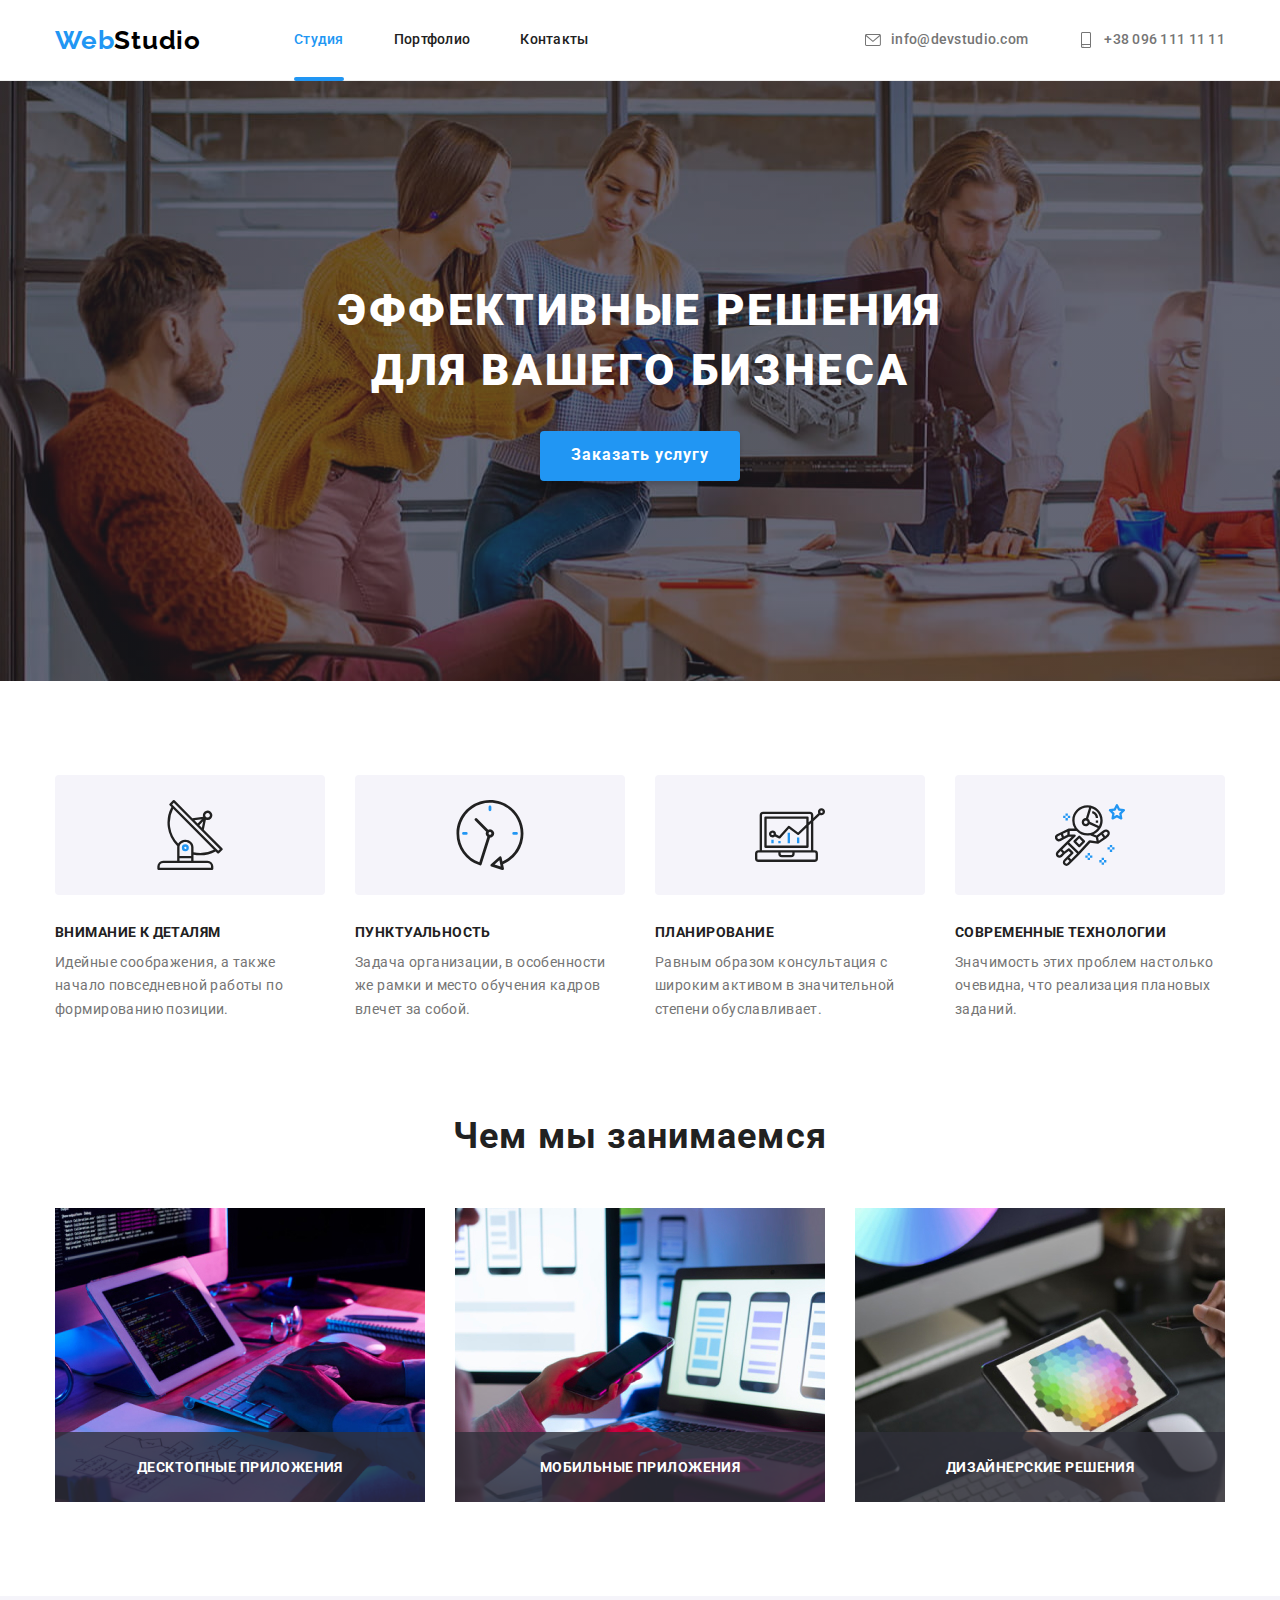
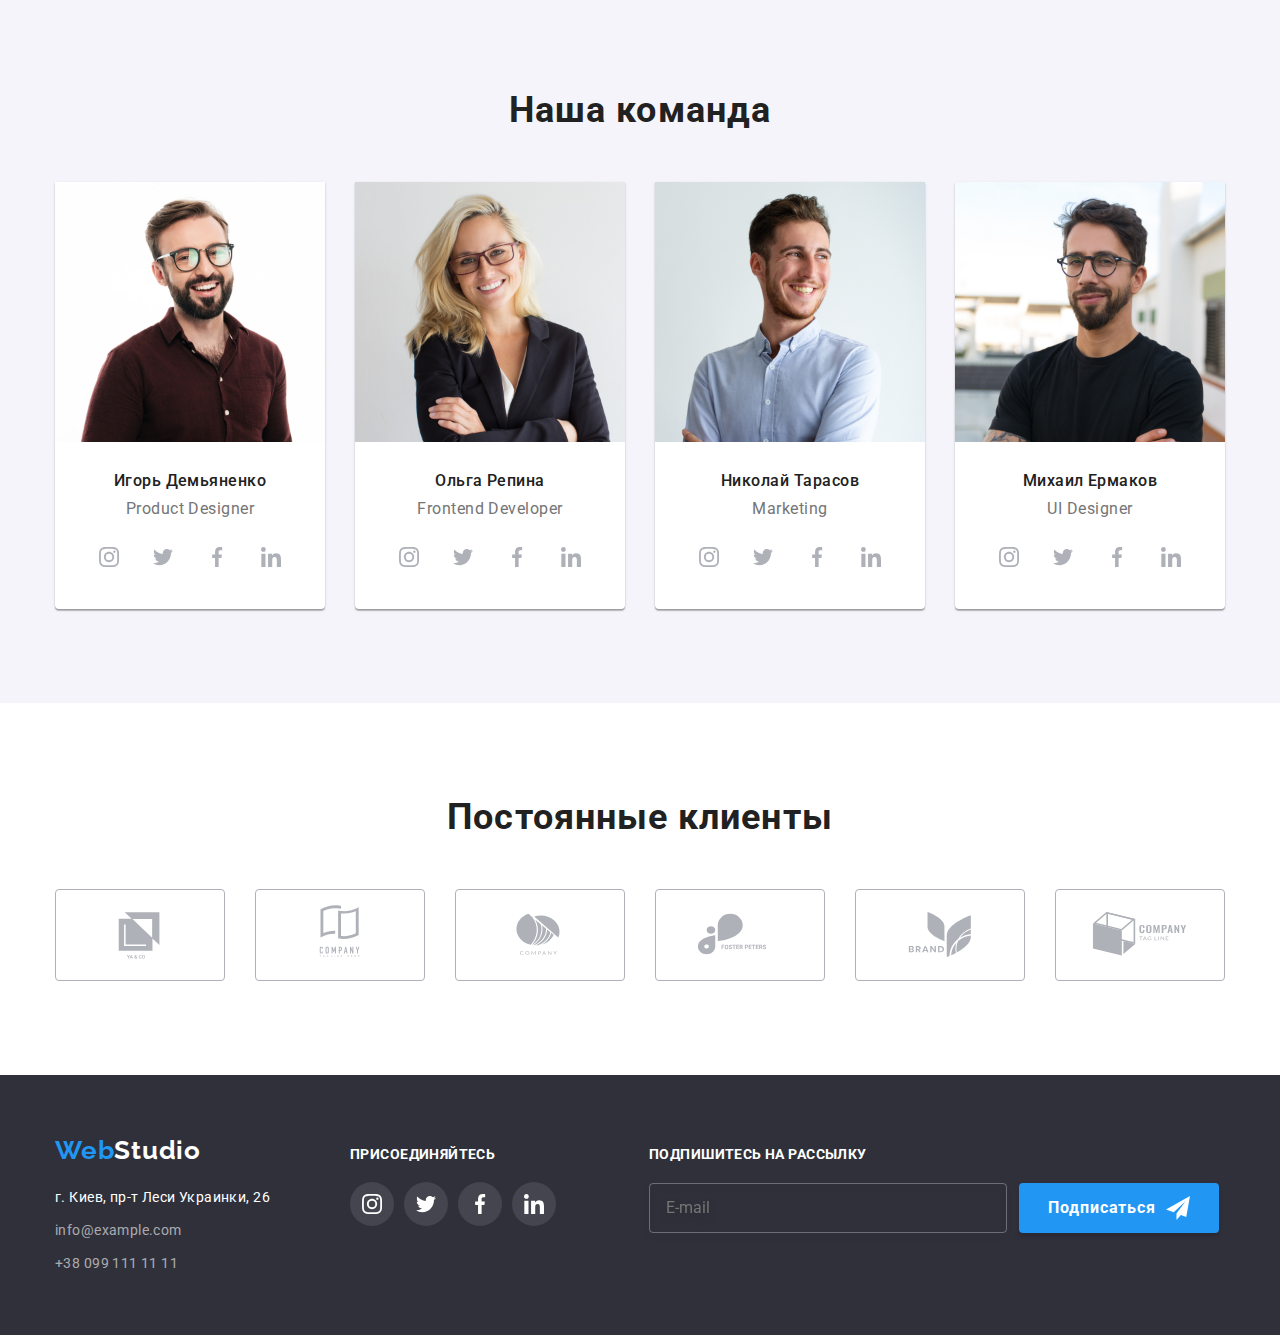
==== index.html @ a4af9dd9 "Перенес 6 работу в репозиторий" ====
<!DOCTYPE html>
<html lang="ru">
  <head>
    <meta charset="UTF-8" />
    <meta http-equiv="X-UA-Compatible" content="IE=edge" />
    <meta name="viewport" content="width=device-width, initial-scale=1.0" />
   
    <link
      href="https://fonts.googleapis.com/css2?family=Raleway:wght@700&family=Roboto:wght@400;500;700;900&display=swap"
      rel="stylesheet"
    />
    <link
      rel="stylesheet"
          href="https://cdn.jsdelivr.net/npm/modern-normalize@1.1.0/modern-normalize.min.css"
    />
    <link rel="stylesheet" href="./css/styles.css" />
     <title>Студия</title>
  </head>
  <body>
    <!--Шапка сайта-->
    <header class="header">
      <div class="container nav-container">
        <nav class="header-nav">
          <a class="logo" href="./index.html"><span class="logo-web">Web</span>Studio</a>
          <ul class="header-list">
            <li class="item">
              <a class="link current link-line" href="./index.html">Студия</a>
            </li>
            <li class="item">
              <a class="link" href="./portfolio.html">Портфолио</a>
            </li>
            <li class="item">
              <a class="link" href="#contacts">Контакты</a>
            </li>
          </ul>
        </nav>
        <ul class="auth-nav-list">
          <li class="item">
            <a
              class="link-mail"
              href="mailto:info@devstudio.com"
              target="_blank"
              rel="noopener noreferrer"
              aria-label="иконка конверта"
            >
              <svg class="mail-icon" width="16" height="16">
                <use href="./images/icons.svg#icon-mail-new"></use></svg
                 >info@devstudio.com</a
            >
          </li>
          <li class="item">
            <a
              class="link-tel"
                href="tel:+380961111111"
              target="_blank"
              rel="noopener noreferrer"
              aria-label="иконка телефона"
            >
              <svg class="tel-icon" width="16" height="16">
                <use href="./images/icons.svg#icon-tel-new"></use></svg
              >+38 096 111 11 11</a
            >
          </li>
        </ul>
      </div>
    </header>
    <!--Главный контент-->
    <main>
      <section class="hero-section">
        <div class="container">
          <h1 class="hero-title">
            эффективные решения<br />
            для вашего бизнеса
          </h1>
          <button class="button-hero" type="button" data-modal-open>Заказать услугу</button>
        </div>
      </section>
      <!--Наши преймущества-->
      <section class="section-benefits">
        <div class="container benefits-item">
          <h2 class="visually-hidden">Список преймуществ</h2>
          <ul class="section-benefits-list">
            <li class="item">
              <div class="benefits-slide">
                <svg class="benefits-icon" width="70" height="70">
                  <use href="./images/icons.svg#icon-benefits-1"></use>
                </svg>
              </div>
              <h3 class="section-benefits-title">внимание к деталям</h3>
              <p class="section-benefits-text">
                Идейные соображения, а также начало повседневной работы по формированию позиции.
              </p>
            </li>
            <li class="item">
              <div class="benefits-slide">
                <svg class="benefits-icon" width="70" height="70">
                  <use href="./images/icons.svg#icon-benefits-2"></use>
                </svg>
              </div>
              <h3 class="section-benefits-title">пунктуальность</h3>
              <p class="section-benefits-text">
                Задача организации, в особенности же рамки и место обучения кадров влечет за собой.
              </p>
            </li>
            <li class="item">
              <div class="benefits-slide">
                <svg class="benefits-icon" width="70" height="70">
                  <use href="./images/icons.svg#icon-benefits-3"></use>
                </svg>
              </div>
              <h3 class="section-benefits-title">планирование</h3>
              <p class="section-benefits-text">
                Равным образом консультация с широким активом в значительной степени обуславливает.
              </p>
            </li>
            <li class="item">
              <div class="benefits-slide">
                <svg class="benefits-icon" width="70" height="70">
                  <use href="./images/icons.svg#icon-benefits-4"></use>
                </svg>
              </div>
              <h3 class="section-benefits-title">современные технологии</h3>
              <p class="section-benefits-text">
                Значимость этих проблем настолько очевидна, что реализация плановых заданий.
              </p>
            </li>
          </ul>
        </div>
      </section>
      <!--Чем мы занимаемся-->
      <section class="our-work-section">
        <div class="container">
          <h2 class="our-work-title">Чем мы занимаемся</h2>
          <ul class="our-work-list">
            <li class="item">
              <img
                src="./images/foto1.jpg"
                alt=" foto1 програмирует"
                width="370"
                height="294"
              />
              <div class="our-work-label">
                <h3 class="work-label-title">Десктопные приложения</h3>
              </div>
            </li>
            <li class="item">
              <img
                src="./images/foto2.jpg"
                alt=" foto2 делает логотипы"
                width="370"
                height="294"
              />
              <div class="our-work-label">
                <h3 class="work-label-title">Мобильные приложения</h3>
              </div>
            </li>
            <li class="item">
              <img
                src="./images/foto3.jpg"
                   alt="foto3 ретуширует"
                width="370"
                height="294"
              />
              <div class="our-work-label">
                <h3 class="work-label-title">Дизайнерские решения</h3>
              </div>
            </li>
          </ul>
        </div>
      </section>
      <!--Наша команда-->
      <section class="our-team-section">
        <div class="container">
          <h2 class="our-team">Наша команда</h2>
          <ul class="our-team-list">
            <li class="item">
              <img
                class="our-team-list-card"
                src="./images/people1.jpg"
                alt="people1 портрет мужчины"
                width="270"
              />
              <div class="media-team">
                <h3 class="our-team-title">Игорь Демьяненко</h3>
                <p class="our-team-text">Product Designer</p>
                <ul class="team-icon-list">
                  <li class="icon-item">
                    <a
                      class="link-team-icon"
                      href=""
                      target="_blank"
                      rel="noopener noreferrer"
                      aria-label="иконка instagramm"
                    >
                      <svg class="icon-team" width="20" height="20">
                        <use href="./images/icons.svg#icon-insta-1"></use>
                      </svg>
                    </a>
                  </li>
                  <li class="icon-item">
                    <a
                      class="link-team-icon"
                      href=""
                      target="_blank"
                      rel="noopener noreferrer"
                      aria-label="иконка twitter"
                    >
                      <svg class="icon-team" width="20" height="20">
                        <use href="./images/icons.svg#icon-twitter-1"></use>
                      </svg>
                    </a>
                  </li>
                  <li class="icon-item">
                    <a
                      class="link-team-icon"
                      href=""
                      target="_blank"
                      rel="noopener noreferrer"
                      aria-label="иконка facebook"
                    >
                      <svg class="icon-team" width="20" height="20">
                        <use href="./images/icons.svg#icon-facebook-1"></use>
                      </svg>
                    </a>
                  </li>
                  <li class="icon-item">
                    <a
                      class="link-team-icon"
                      href=""
                      target="_blank"
                      rel="noopener noreferrer"
                      aria-label="иконка linkedin"
                    >
                      <svg class="icon-team" width="20" height="20">
                        <use href="./images/icons.svg#icon-linkedin-1"></use>
                      </svg>
                    </a>
                  </li>
                </ul>
              </div>
            </li>
            <li class="item">
              <img
                class="our-team-list-card"
                src="./images/people2.jpg"
                alt="people2 портрет женщины"
                width="270"
                height="260"
              />
              <div class="media-team">
                <h3 class="our-team-title">Ольга Репина</h3>
                <p class="our-team-text">Frontend Developer</p>
                <ul class="team-icon-list">
                  <li class="icon-item">
                    <a
                      class="link-team-icon"
                      href=""
                      target="_blank"
                      rel="noopener noreferrer"
                      aria-label="иконка instagramm"
                    >
                      <svg class="icon-team" width="20" height="20">
                        <use href="./images/icons.svg#icon-insta-1"></use>
                      </svg>
                    </a>
                  </li>
                  <li class="icon-item">
                    <a
                      class="link-team-icon"
                      href=""
                      target="_blank"
                      rel="noopener noreferrer"
                      aria-label="иконка twitter"
                    >
                      <svg class="icon-team" width="20" height="20">
                        <use href="./images/icons.svg#icon-twitter-1"></use>
                      </svg>
                    </a>
                  </li>
                  <li class="icon-item">
                    <a
                      class="link-team-icon"
                      href=""
                      target="_blank"
                      rel="noopener noreferrer"
                      aria-label="иконка facebook"
                    >
                      <svg class="icon-team" width="20" height="20">
                        <use href="./images/icons.svg#icon-facebook-1"></use>
                      </svg>
                    </a>
                  </li>
                  <li class="icon-item">
                    <a
                      class="link-team-icon"
                      href=""
                      target="_blank"
                      rel="noopener noreferrer"
                      aria-label="иконка linkedin"
                    >
                      <svg class="icon-team" width="20" height="20">
                        <use href="./images/icons.svg#icon-linkedin-1"></use>
                      </svg>
                    </a>
                  </li>
                </ul>
              </div>
            </li>
            <li class="item">
              <img
                class="our-team-list-card"
                src="./images/people3.jpg"
                alt="people3 портрет мужчины"
                width="270"
                height="260"
              />
              <div class="media-team">
                <h3 class="our-team-title">Николай Тарасов</h3>
                <p class="our-team-text">Marketing</p>
                <ul class="team-icon-list">
                  <li class="icon-item">
                    <a
                      class="link-team-icon"
                      href=""
                      target="_blank"
                      rel="noopener noreferrer"
                      aria-label="иконка instagramm"
                    >
                      <svg class="icon-team" width="20" height="20">
                        <use href="./images/icons.svg#icon-insta-1"></use>
                      </svg>
                    </a>
                  </li>
                  <li class="icon-item">
                    <a
                      class="link-team-icon"
                      href=""
                      target="_blank"
                      rel="noopener noreferrer"
                      aria-label="иконка twitter"
                    >
                      <svg class="icon-team" width="20" height="20">
                        <use href="./images/icons.svg#icon-twitter-1"></use>
                      </svg>
                    </a>
                  </li>
                  <li class="icon-item">
                    <a
                      class="link-team-icon"
                      href=""
                      target="_blank"
                      rel="noopener noreferrer"
                      aria-label="иконка facebook"
                    >
                      <svg class="icon-team" width="20" height="20">
                        <use href="./images/icons.svg#icon-facebook-1"></use>
                      </svg>
                    </a>
                  </li>
                  <li class="icon-item">
                    <a
                      class="link-team-icon"
                      href=""
                      target="_blank"
                      rel="noopener noreferrer"
                      aria-label="иконка linkedin"
                    >
                      <svg class="icon-team" width="20" height="20">
                        <use href="./images/icons.svg#icon-linkedin-1"></use>
                      </svg>
                    </a>
                  </li>
                </ul>
              </div>
            </li>
            <li class="item">
              <img
                class="our-team-list-card"
                src="./images/people4.jpg"
                alt="people4 портрет мужчины"
                width="270"
                height="260"
              />
              <div class="media-team">
                <h3 class="our-team-title">Михаил Ермаков</h3>
                <p class="our-team-text">UI Designer</p>
                <ul class="team-icon-list">
                  <li class="icon-item">
                    <a
                      class="link-team-icon"
                      href=""
                      target="_blank"
                      rel="noopener noreferrer"
                      aria-label="иконка instagramm"
                    >
                      <svg class="icon-team" width="20" height="20">
                        <use href="./images/icons.svg#icon-insta-1"></use>
                      </svg>
                    </a>
                  </li>
                  <li class="icon-item">
                    <a
                      class="link-team-icon"
                      href=""
                      target="_blank"
                      rel="noopener noreferrer"
                      aria-label="иконка twitter"
                    >
                      <svg class="icon-team" width="20" height="20">
                        <use href="./images/icons.svg#icon-twitter-1"></use>
                      </svg>
                    </a>
                  </li>
                  <li class="icon-item">
                    <a
                      class="link-team-icon"
                      href=""
                      target="_blank"
                      rel="noopener noreferrer"
                      aria-label="иконка facebook"
                    >
                      <svg class="icon-team" width="20" height="20">
                        <use href="./images/icons.svg#icon-facebook-1"></use>
                      </svg>
                    </a>
                  </li>
                  <li class="icon-item">
                    <a
                      class="link-team-icon"
                      href=""
                      target="_blank"
                      rel="noopener noreferrer"
                      aria-label="иконка linkedin"
                    >
                      <svg class="icon-team" width="20" height="20">
                        <use href="./images/icons.svg#icon-linkedin-1"></use>
                      </svg>
                    </a>
                  </li>
                </ul>
              </div>
            </li>
          </ul>
        </div>
      </section>
      <!--Наши клиенты-->
      <section class="clients-section">
        <div class="container">
          <h2 class="our-team">Постоянные клиенты</h2>
          <ul class="clients-list">
            <li class="item">
              <a
                class="clients-list-link"
                href=""
                target="_blank"
                rel="noopener noreferrer"
                aria-label="иконка компании"
              >
                <svg class="clients-logo" width="170" height="92">
                  <use href="./images/icons.svg#icon-client-1"></use>
                </svg>
              </a>
            </li>
            <li class="item">
              <a
                class="clients-list-link"
                href=""
                target="_blank"
                rel="noopener noreferrer"
                aria-label="иконка компании"
              >
                <svg class="clients-logo">
                  <use href="./images/icons.svg#icon-client-2"></use>
                </svg>
              </a>
            </li>
            <li class="item">
              <a
                class="clients-list-link"
                href=""
                target="_blank"
                rel="noopener noreferrer"
                aria-label="иконка компании"
              >
                <svg class="clients-logo">
                  <use href="./images/icons.svg#icon-client-3"></use>
                </svg>
              </a>
            </li>
            <li class="item">
              <a
                class="clients-list-link"
                href=""
                target="_blank"
                rel="noopener noreferrer"
                aria-label="иконка компании"
              >
                <svg class="clients-logo">
                  <use href="./images/icons.svg#icon-client-4"></use>
                </svg>
              </a>
            </li>
            <li class="item">
              <a
                class="clients-list-link"
                href=""
                target="_blank"
                rel="noopener noreferrer"
                aria-label="иконка компании"
              >
                <svg class="clients-logo">
                  <use href="./images/icons.svg#icon-client-5"></use>
                </svg>
              </a>
            </li>
            <li class="item">
              <a
                class="clients-list-link"
                href=""
                target="_blank"
                rel="noopener noreferrer"
                aria-label="иконка компании"
              >
                <svg class="clients-logo">
                  <use href="./images/icons.svg#icon-client-6"></use>
                </svg>
              </a>
            </li>
          </ul>
        </div>
      </section>
    </main>
    <!--Подвал-->
    <footer class="footer" id="contacts">
      <div class="container footer-web">
        <div class="footer-collums">
          <a href="./index.html" class="logo-footer"><span class="logo-web">Web</span>Studio</a>
          <address class="adress-footer">
            <ul class="footer-list">
              <li class="item">
                <a class="footer-adress" href="#">г. Киев, пр-т Леси Украинки, 26</a>
              </li>
              <li class="item">
                <a class="footer-contacts" href="mailto:info@example.com">info@example.com</a>
              </li>
              <li class="item">
                <a class="footer-contacts" href="tel:+380991111111">+38 099 111 11 11</a>
              </li>
            </ul>
          </address>
        </div>
        <div class="footer-social">
          <h2 class="footer-invite">присоединяйтесь</h2>
          <ul class="footer-web">
            <li class="item">
              <a
                class="footer-icon-font"
                href=""
                target="_blank"
                rel="noopener noreferrer"
                aria-label="иконка instagramm"
              >
                <svg class="footer-icon" width="20" height="20">
                  <use href="./images/icons.svg#icon-insta-2"></use>
                </svg>
              </a>
            </li>
            <li class="item">
              <a
                class="footer-icon-font"
                href=""
                target="_blank"
                rel="noopener noreferrer"
                aria-label="иконка twitter"
              >
                <svg class="footer-icon" width="20" height="20">
                  <use href="./images/icons.svg#icon-twitter-2"></use>
                </svg>
              </a>
            </li>
            <li class="item">
              <a
                class="footer-icon-font"
                href=""
                target="_blank"
                rel="noopener noreferrer"
                aria-label="иконка facebook"
              >
                <svg class="footer-icon" width="20" height="20">
                  <use href="./images/icons.svg#icon-facebook-2"></use>
                </svg>
              </a>
            </li>
            <li class="item">
              <a
                class="footer-icon-font"
                href=""
                target="_blank"
                rel="noopener noreferrer"
                aria-label="иконка linkedin"
              >
                <svg class="footer-icon" width="20" height="20">
                  <use href="./images/icons.svg#icon-linkedin-2"></use>
                </svg>
              </a>
            </li>
          </ul>
        </div>
        <!-- Форма в подвале -->
        <div class="footer-form">
          <h2 class="footer-form-title">Подпишитесь на рассылку</h2>
          <div class="form-block">
            <form class="form-footer">
              <input class="input-footer" type="email" name="email" placeholder="E-mail" />
              <button class="form-button-footer" type="submit">
                Подписаться
                <svg class="send-icon" width="24px" height="24px">
                  <use href="./images/icons.svg#icon-send"></use>
                </svg>
              </button>
            </form>
          </div>
        </div>
      </div>
    </footer>
    <div class="backdrop is-hidden" data-modal>
      <div class="modal-window">
        <button class="button-close" type="button" data-modal-close>
          <svg class="close-icon">
            <use href="./images/icons.svg#icon-close"></use>
          </svg>
        </button>
        <!-- form -->

        <form class="form">
          <b class="form-title">Оставьте свои данные, мы вам перезвоним</b>
          <label class="form-field" for="name"
            ><span class="label-title">Имя</span>
            <input class="form-input" type="text" name="name" id="name" />
            <svg class="label-icon" width="18px" height="18px">
              <use href="./images/icons.svg#icon-name"></use>
            </svg>
          </label>
          <label class="form-field" for="tel"
            ><span class="label-title">Телефон</span>
            <input class="form-input" type="text" name="mail" id="tel" />
            <svg class="label-icon" width="18px" height="18px">
              <use href="./images/icons.svg#icon-form-phone"></use>
            </svg>
          </label>
          <label class="form-field" for="mail"
            ><span class="label-title">Почта</span>
            <input class="form-input" type="text" name="mail" id="mail" />
            <svg class="label-icon" width="18px" height="18px">
              <use href="./images/icons.svg#icon-form-mail"></use>
            </svg>
          </label>
          <label class="form-field" for="comment"
            ><span class="label-title">Комментарий</span>
            <textarea
              class="text-area-label"
              name="comment"
              id="comment"
              placeholder="Введите текст"
            ></textarea>
          </label>
          <label class="policy-agreement" for="checkbox">
            <input
              class="agreement-checkbox visually-hidden"
              type="checkbox"
              name="checkbox"
              id="checkbox"
              aria-hidden="true"
              tabindex="-1"
            />
            <span class="custom-checkbox" role="checkbox" tabindex="0" aria-checked="true">
              <svg class="icon-check" width="16px" height="15px">
                <use href="./images/icons.svg#icon-check-2"></use>
              </svg>
            </span>
            <span class="field-policy"
              >Соглашаюсь с рассылкой и принимаю
              <a class="policy-link" href="">Условия договора</a></span
            >
          </label>

          <button class="button-submit" type="submit">Отправить</button>
        </form>
      </div>
    </div>

    <script src="./js/modal.js"></script>
  </body>
</html>
---- css/styles.css ----
*,
*::before,
*::after {
  box-sizing: border-box;
}
body {
  background-color: #ffffff;
  font-family: 'Roboto', Tahoma, sans-serif;
}
:root {
  --header-color: #ffffff;

  --hero-title-color: #ffffff;

  --main-text-title-color: #212121;

  --second-text-title-color: #757575;

  --hover-buton-color: #2196f3;

  --logo-color: #000000;

  --button-portfolio-colour: #f5f4fa;

  --icons--team-color: #afb1b8;
}
a {
        text-decoration: none;
}
ul,
ol {
  padding: 0;
  list-style: none;
  margin: 0;
}
p,
h1,
h2,
h3,
h4 {
  padding: 0;
  margin: 0;
}
img {
  display: block;
  max-height: 100%;
  height: auto;
}

.container {
  margin-left: auto;
  margin-right: auto;
  padding-left: 15px;
  padding-right: 15px;
  width: 1200px;
  
}

/* ----------  ШАПКА --------- */
.header {
  border-bottom: 1px solid #eeeeee;


}
.nav-container {
  display: flex;
  align-items: center;
}
.header-nav {
  display: flex;
  align-items: center;
}
.header-list {
  display: flex;
}
.header-list .item {
  margin-right: 50px;
}
.header-list .item:last-child {
  margin-right: 0px;
}
.header-list .link {
  position: relative;
  display: block;
  padding-top: 32px;
  padding-bottom: 32px;
  transition-property: color;
  transition-duration: 250ms;
  transition-timing-function: cubic-bezier(0.4, 0, 0.2, 1);
}
.header-list .link-line::after {
  content: '';
  position: absolute;
  width: 100%;
  height: 4px;
  bottom: -1px;
  left: 0;
  border-radius: 2px;
  background-color: var(--hover-buton-color);
  animation: bounce-left 0.4s both;
}
.logo {
  margin-right: 93px;
  font-family: Raleway;
  font-style: normal;
  font-weight: bold;
  font-size: 26px;
  line-height: 1.19;
  letter-spacing: 0.03em;
  color: var(--logo-color);
}
.logo-web {
  font-family: Raleway;
  font-style: normal;
  font-weight: bold;
  font-size: 26px;
  line-height: 1.19;
  letter-spacing: 0.03em;
  color: var(--hover-buton-color);
}
.link {
  font-style: normal;
  font-weight: 500;
  font-size: 14px;
  line-height: 1.14;
  letter-spacing: 0.02em;
  color: var(--main-text-title-color);
}
.header-list .link:hover,
.header-list .link:focus {
  color: var(--hover-buton-color);
}
.header-list .link.current {
  color: var(--hover-buton-color);
}
.auth-nav-list {
  display: flex;
  margin-left: auto;
}
.link-mail {
  display: flex;
  padding: 32px 0;
  align-items: center;
  transition-property: color;
  transition-duration: 250ms;
  transition-timing-function: cubic-bezier(0.4, 0, 0.2, 1);
}
.link-tel {
  display: flex;
  padding: 32px 0;
  align-items: center;
  transition-property: color;
  transition-duration: 250ms;
  transition-timing-function: cubic-bezier(0.4, 0, 0.2, 1);
}

.auth-nav-list .item {
  margin-right: 50px;
}
.auth-nav-list .item:last-child {
  margin-right: 0px;
}
.mail-icon,
.tel-icon {
  margin-right: 10px;
  fill: var(--second-text-title-color);
  transition-property: fill;
  transition-duration: 250ms;
  transition-timing-function: cubic-bezier(0.4, 0, 0.2, 1);
}
.link-mail,
.link-tel {
  font-style: normal;
  font-weight: 500;
  font-size: 14px;
  line-height: 1.14;
  letter-spacing: 0.02em;
  color: var(--second-text-title-color);
  transition-property: color;
  transition-duration: 250ms;
  transition-timing-function: cubic-bezier(0.4, 0, 0.2, 1);
}
.link-mail:hover .mail-icon,
.link-mail:focus .mail-icon {
  fill: var(--hover-buton-color);
}
.link-mail:hover,
.link-mail:focus {
  color: var(--hover-buton-color);
}
.link-tel:hover .tel-icon,
.link-tel:focus .tel-icon {
  fill: var(--hover-buton-color);
}
.link-tel:hover,
.link-tel:focus {
  color: var(--hover-buton-color);
}

/* ------ГЛАВНЫЙ КОНТЕНТ --------- */

.hero-section {
  max-width: 1600px;
  margin-left: auto;
  margin-right: auto;
  padding-top: 200px;
  padding-bottom: 200px;
  text-align: center;

  background-image: linear-gradient(rgba(47, 48, 58, 0.4), rgba(47, 48, 58, 0.4)),
    url(../images/foto-group.jpg);
  background-color: #2f303a;
}
.hero-title {
  margin: 0 0 30px 0;
  font-style: normal;
  font-weight: 900;
  font-size: 44px;
  line-height: 1.36;
  text-align: center;
  letter-spacing: 0.06em;
  text-transform: uppercase;
  color: var(--hero-title-color);
  animation: tracking-in-expand-fwd 0.8s cubic-bezier(0.215, 0.61, 0.355, 1) both;
}

.button-hero {
  font-family: inherit;
  font-style: normal;
  font-weight: 700;
  font-size: 16px;
  line-height: 1.8;
  letter-spacing: 0.06em;
  cursor: pointer;
  width: 200px;
  height: 50px;
  border: 0;
  box-shadow: 0px 4px 4px rgba(0, 0, 0, 0.15);
  border-radius: 4px;
  color: var(--header-color);
  background-color: #2196f3;
  transition-property: background-color, box-shadow;
  transition-duration: 250ms;
  transition-timing-function: cubic-bezier(0.4, 0, 0.2, 1);
}
.button-hero:hover,
.button-hero:focus {
  background: #188ce8;
  box-shadow: 0px 4px 4px rgba(0, 0, 0, 0.15);
}
.visually-hidden {
  position: absolute;
  white-space: nowrap;

  width: 1px;
  height: 1px;
  overflow: hidden;
  border: 0;
  padding: 0;
  clip: rect(0 0 0 0);
  clip-path: inset(50%);
  margin: -1px;
}
.section-benefits {
  padding-top: 94px;
  padding-bottom: 94px;
  
}
.benefits-item {
  display: flex;
}
.section-benefits-list {
  display: flex;
}
.section-benefits-list .item {
  width: 270px;
  margin-right: 30px;
}
.section-benefits-list .item:last-child {
  margin-right: 0;
}
.benefits-slide {
  display: flex;
  align-items: center;
  justify-content: center;
  margin-bottom: 30px;
  width: 270px;
  height: 120px;
  border-radius: 4px;
  background-color: var(--button-portfolio-colour);
}
.benefits-icon {
  width: 70px;
  height: 70px;
}

.section-benefits-title {
  margin-bottom: 10px;
  font-style: normal;
  font-weight: 700;
  font-size: 14px;
  line-height: 1.14;
  letter-spacing: 0.03em;
  text-transform: uppercase;
  color: var(--main-text-title-color);
}
.sectiom-benefits {
  background-color: #e5e5e5;
}
.section-benefits-text {
  font-size: 14px;
  line-height: 1.7;
  letter-spacing: 0.03em;
  color: var(--second-text-title-color);
}
.our-work-section {
  padding-bottom: 94px;
}
.our-work-list {
  display: flex;
}
.our-work-list .item {
  margin-right: 30px;
  position: relative;
}
.our-work-list .item:last-child {
  margin-right: 0;
}
.our-work-label {
  position: absolute;
  bottom: 0;
  width: 370px;
  height: 70px;
  padding: 27px 0;
  background-color: rgba(47, 48, 58, 0.8);
}
.work-label-title {
  font-style: normal;
  font-weight: 700;
  font-size: 14px;
  line-height: 1, 14;
  text-align: center;
  letter-spacing: 0.03em;
  text-transform: uppercase;
  color: var(--hero-title-color);
}

.our-work-title {
  margin-bottom: 50px;
  text-align: center;
  font-style: normal;
  font-weight: 700;
  font-size: 36px;
  line-height: 1.16;
  text-align: center;
  letter-spacing: 0.03em;
  color: var(--main-text-title-color);
}
/* --------НАША КОМАНДА------ */
.our-team-section {
  padding-top: 94px;
  padding-bottom: 94px;
  background-color: #f5f4fa;

  
}
.our-team {
  margin-bottom: 50px;
  text-align: center;
  font-style: normal;
  font-weight: 700;
  font-size: 36px;
  line-height: 1.16;
  letter-spacing: 0.03em;
  color: var(--main-text-title-color);
}
.our-team-list {
  display: flex;
}

.our-team-list .item {
  margin-right: 30px;
  text-align: center;
  background-color: var(--hero-title-color);
  box-shadow: 0px 1px 3px rgba(0, 0, 0, 0.12), 0px 1px 1px rgba(0, 0, 0, 0.14),
    0px 2px 1px rgba(0, 0, 0, 0.2);
  border-radius: 0px 0px 4px 4px;
}
.our-team-list .item:last-child {
  margin-right: 0;
}

.our-team-title {
  margin-bottom: 10px;
  font-style: normal;
  font-weight: 500;
  font-size: 16px;
  line-height: 1.18;
  letter-spacing: 0.03em;
  color: var(--main-text-title-color);
}
.our-team-text {
  margin-bottom: 16px;
  font-size: 16px;
  line-height: 1.18;
  letter-spacing: 0.03em;
  color: var(--second-text-title-color);
}

.media-team {
  padding: 30px 15px 30px 15px;
  margin: 0;
}

.team-icon-list {
  display: flex;
  justify-content: center;
  align-items: center;

 
}
.link-team-icon {
  display: flex;
  align-items: center;
  justify-content: center;
  width: 44px;
  height: 44px;
  background-color: var(--hero-title-color);
  border-radius: 50%;
  transition-property: background-color;
  transition-duration: 250ms;
  transition-timing-function: cubic-bezier(0.4, 0, 0.2, 1);
}

.link-team-icon:hover {
  background-color: var(--hover-buton-color);
}
.icon-item {
  display: flex;
  align-items: center;
  justify-content: center;
  width: 44px;
  height: 44px;
  margin-right: 10px;
}
.icon-item:last-child {
  margin-right: 0;
}
.icon-item:hover .icon-team,
.icon-item:focus .icon-team {
  fill: var(--header-color);
}

.icon-item:last-child {
  margin-right: 0;
}
.icon-team {
  display: block;
  fill: var(--icons--team-color);
  transition-property: fill;
  transition-duration: 250ms;
  transition-timing-function: cubic-bezier(0.4, 0, 0.2, 1);
}
/* --------НАШИ КЛИЕНТЫ------- */

.clients-section {
  padding-bottom: 94px;
  padding-top: 94px;
  padding-left: 0;
  padding-right: 0;
  background-color: var(--header-color);
}
.clients-list {
  display: flex;
  align-items: center;
}
.clients-list .item {
  display: flex;
  align-items: center;
  justify-content: center;
  margin-right: 30px;
}
.clients-list .item:last-child {
  margin-right: 0px;
}

.clients-list-link {
  display: flex;
  align-items: center;
  justify-content: center;

  width: 170px;
  height: 92px;
  border: 1px solid #afb1b8;
  box-sizing: border-box;
  border-radius: 4px;
  transition-property: border;
  transition-duration: 250ms;
  transition-timing-function: cubic-bezier(0.4, 0, 0.2, 1);
}
.clients-list-link:hover .clients-logo,
.clients-list-link:focus .clients-logo {
  fill: var(--hover-buton-color);
}
.clients-list-link:hover,
.clients-list-link:focus {
  border: 1px solid var(--hover-buton-color);
}

.clients-logo {
  display: block;
  width: 106px;
  height: 60px;
  fill: #afb1b8;
  transition-property: fill;
  transition-duration: 250ms;
  transition-timing-function: cubic-bezier(0.4, 0, 0.2, 1);
}

/* ------- ПОРТФОЛИО ----- */

.portfolio-section {
  padding-top: 94px;
  padding-bottom: 94px;
}
.portfolio-buttons-list {
  display: flex;
  justify-content: center;
  margin-bottom: 50px;
}
.portfolio-buttons-list .item {
  margin-right: 8px;
}
.portfolio-buttons-list .item:last-child {
  margin-right: 0;
}
.card-link {
  display: block;
  width: 370px;
  transition-property: box-shadow;
  transition-duration: 250ms;
  transition-timing-function: cubic-bezier(0.4, 0, 0.2, 1);
}

.card-link:hover,
.card-link:focus {
  box-shadow: 0px 1px 1px rgba(0, 0, 0, 0.12), 0px 4px 4px rgba(0, 0, 0, 0.06),
    1px 4px 6px rgba(0, 0, 0, 0.16);
}
.image-cover {
  position: relative;
  overflow: hidden;
}

.product-description {
  position: absolute;
  top: 0;
  left: 0;
  width: 100%;
  height: 100%;
  padding: 63px 24px;
  font-size: 18px;
  line-height: 1.55;
  letter-spacing: 0.03em;
  color: #ffffff;
  background-color: rgba(33, 150, 243, 0.9);
  transform: translateY(100%);
  transition: transform 250ms ease;
  transition-timing-function: cubic-bezier(0.4, 0, 0.2, 1);
}
.card-link:hover .product-description {
  transform: translateY(0);
}
.portfolio-button {
  padding: 6px 0;
  font-family: inherit;
  font-style: normal;
  font-weight: 500;
  font-size: 16px;
  line-height: 1.6;
  width: 128px;
  height: 38px;
  border: 0px;
  border-radius: 4px;
  cursor: pointer;
  background-color: var(--button-portfolio-colour);
  color: var(--main-text-title-color);
  transition-property: color, background-color, box-shadow;
  transition-duration: 250ms;
  transition-timing-function: cubic-bezier(0.4, 0, 0.2, 1);
}
.portfolio-button:hover,
.portfolio-button:focus {
  background-color: #2196f3;
  color: #ffffff;
  box-shadow: 0px 3px 1px rgba(0, 0, 0, 0.1), 0px 1px 2px rgba(0, 0, 0, 0.08),
    0px 2px 2px rgba(0, 0, 0, 0.12);
  border-radius: 4px;
}

.portfolio-section-list {
  display: flex;
  flex-wrap: wrap;
  flex-direction: row;
}
.portfolio-section-list .item {
  margin-right: 30px;
  margin-bottom: 30px;
  
}
.portfolio-section-list .item:nth-child(3n) {
  margin-right: 0;
}
.portfolio-section-list .item:nth-last-child(-n + 3) {
  margin-bottom: 0;
}

.portfolio-title {
  margin-bottom: 4px;
  font-style: normal;
  font-weight: 700;
  font-size: 18px;
  line-height: 2;
  letter-spacing: 0.06em;
  color: var(--main-text-title-color);
}
.portfolio-text {
  font-size: 16px;
  line-height: 1.8;
  letter-spacing: 0.03em;
  color: var(--second-text-title-color);
}
.card-container {
  padding: 20px 24px;
  border-bottom: 1px solid #eeeeee;
  border-left: 1px solid #eeeeee;
  border-right: 1px solid #eeeeee;
}

/* --------ПОДВАЛ------- */
.footer {
  padding-bottom: 60px;
  padding-top: 60px;
  background-color: #2f303a;
}
.logo-footer {
  display: block;
  margin-bottom: 20px;
  font-family: Raleway;
  font-style: normal;
  font-weight: bold;
  font-size: 26px;
  line-height: 1.19;
  letter-spacing: 0.03em;
  color: var(--header-color);
}
.footer-adress {
  font-style: normal;
  font-weight: 400;
  font-size: 14px;
  line-height: 1.7;
  letter-spacing: 0.03em;
  color: var(--header-color);
  transition: color 250ms cubic-bezier(0.4, 0, 0.2, 1);
}
.footer-contacts {
  font-style: normal;
  font-weight: 400;
  font-size: 14px;
  line-height: 1.7;
  letter-spacing: 0.03em;
  color: rgba(255, 255, 255, 0.6);
  transition: color 250ms cubic-bezier(0.4, 0, 0.2, 1);
}
.footer-adress:hover,
.footer-contacts:hover {
  color: #2196f3;
}

.footer-list {
  margin: 0;
}
.footer-list .item {
  margin-bottom: 9px;
}
.footer-list .item:last-child {
  margin-bottom: 0px;
}
.footer-web {
  display: flex;
  align-items: baseline;
}
.footer-web .item {
  margin-right: 10px;
}
.footer-web .item:last-child {
  margin-right: 0;
}
.footer-collums {
  margin-right: 70px;
}
.footer-social {
  margin-right: 93px;
}
.footer-invite {
  margin-bottom: 20px;
  font-style: normal;
  font-weight: 700;
  font-size: 14px;
  line-height: 16px;
  letter-spacing: 0.03em;
  text-transform: uppercase;
  color: var(--header-color);
}
.footer-icon-font {
  display: flex;
  align-items: center;
  justify-content: center;
  width: 44px;
  height: 44px;
  border-radius: 50%;
  background-color: rgba(255, 255, 255, 0.1);
  transition-property: background-color;
  transition-duration: 250ms;
  transition-timing-function: cubic-bezier(0.4, 0, 0.2, 1);
}
.footer-icon-font:hover,
.footer-icon-font:focus {
  background-color: var(--hover-buton-color);
}
.footer-icon {
  fill: var(--hero-title-color);
}

/* ----FORM-footer------- */

.form-footer {
  display: flex;
  align-items: center;
}
.footer-form-title {
  display: block;
  margin-bottom: 20px;
  font-style: normal;
  font-weight: 700;
  font-size: 14px;
  line-height: 1.14;
  letter-spacing: 0.03em;
  text-transform: uppercase;
  color: #ffffff;
}
.input-footer {
  width: 358px;
  padding: 15px 0 15px 16px;
  margin-right: 12px;
  border: 1px solid rgba(255, 255, 255, 0.3);
  background: none;
  color: var(--header-color);
  filter: drop-shadow(0px 4px 4px rgba(0, 0, 0, 0.15));
  border-radius: 4px;
}
.input-footer:focus {
  outline: transparent;
}

.form-button-footer {
  display: flex;
  align-items: center;
  justify-content: center;
  width: 200px;
  height: 50px;
  font-style: normal;
  font-weight: 700;
  font-size: 16px;
  line-height: 1.87;
  text-align: center;
  letter-spacing: 0.06em;
  cursor: pointer;
  color: var(--hero-title-color);
  box-shadow: 0px 4px 4px rgba(0, 0, 0, 0.15);
  border: 0;
  border-radius: 4px;
  background: #2196f3;
  transition: background 250ms cubic-bezier(0.4, 0, 0.2, 1);
}

.form-button-footer:hover,
.form-button-footer:focus {
  background: #188ce8;
}
.send-icon {
  margin-left: 10px;
}

/* ---------MODAL------ */
.backdrop {
  position: fixed;
  top: 0;
  left: 50%;
  transform: translate(-50%);
  width: 100vw;
  height: 100vh;
  z-index: 10;
  background-color: rgba(0, 0, 0, 0.2);
  opacity: 1;
  pointer-events: initial;
  visibility: visible;
  transition: opacity 250ms ease-in-out, visibility 250ms ease-in-out;
}
.backdrop.is-hidden {
  opacity: 0;
  pointer-events: none;
  visibility: hidden;
  transition: opacity 250ms ease-in-out, visibility 250ms ease-in-out;
}

.modal-window {
  position: absolute;
  top: 50%;
  left: 50%;
  transform: translate(-50%, -50%);

  width: 528px;
  height: 581px;
  box-shadow: 0px 1px 3px rgba(0, 0, 0, 0.12), 0px 1px 1px rgba(0, 0, 0, 0.14),
    0px 2px 1px rgba(0, 0, 0, 0.2);
  border-radius: 4px;
  background-color: #ffffff;
  transition: opacity 250ms ease-in-out, visibility 250ms ease-in-out;
}

.backdrop.is-hidden .modal-window {
  opacity: 0;
}

.backdrop .modal-window {
  opacity: 1;
}

.button-close {
  position: absolute;
  display: flex;
  align-items: center;
  right: 8px;
  top: 8px;
  width: 30px;
  height: 30px;
  border-radius: 50%;
  cursor: pointer;
  border: 1px solid rgba(0, 0, 0, 0.1);
  background-color: #ffffff;
  transition: fill 250ms cubic-bezier(0.4, 0, 0.2, 1);
}
.button-close:hover,
.button-close:focus {
  fill: var(--hover-buton-color);
}
.close-icon {
  width: 18px;
  height: 18px;
  
}

/* -------FORM-------- */

.form {
  padding-top: 40px;
  width: 448px;
  margin-left: auto;
  margin-right: auto;
  
}
.form-field {
  position: relative;
  margin-bottom: 10px;
  display: flex;
  flex-direction: column;
}
.form-title {
  display: block;
  margin-bottom: 12px;
  font-weight: 700;
  font-size: 20px;
  line-height: 1.15;
  text-align: center;
  letter-spacing: 0.03em;
  color: var(--main-text-title-color);
}

.form-input {
  padding-top: 11px;
  padding-bottom: 11px;
  padding-left: 42px;
  border-radius: 4px;
  outline: transparent;
  border: 1px solid rgba(33, 33, 33, 0.2);
  transition: border-color 250ms cubic-bezier(0.4, 0, 0.2, 1);
}

.label-icon {
  position: absolute;
  top: 30px;
  left: 12px;
  fill: var(--main-text-title-color);
  transition: fill 250ms cubic-bezier(0.4, 0, 0.2, 1);
}

.form-input:focus + .label-icon {
  fill: var(--hover-buton-color);
}
.form-input:focus {
  border-color: var(--hover-buton-color);
}
.text-area-label:focus {
  border-color: var(--hover-buton-color);
}
.label-title {
  margin-bottom: 4px;
  font-style: normal;
  font-weight: 400;
  font-size: 12px;
  line-height: 1.16;
  letter-spacing: 0.01em;
  color: #757575;
}
.form-field ::placeholder {
  font-style: normal;
  font-weight: 400;
  font-size: 14px;
  line-height: 1.14;
  letter-spacing: 0.01em;
  color: rgba(117, 117, 117, 0.5);
}

.text-area-label {
  width: 448px;
  height: 116px;
  padding: 12px 16px;
  resize: none;
  font-style: normal;
  font-weight: 400;
  font-size: 12px;
  line-height: 1.16;
  letter-spacing: 0.01em;
  outline: transparent;
  border-radius: 4px;
  border: 1px solid rgba(33, 33, 33, 0.2);
  transition: border-color 250ms cubic-bezier(0.4, 0, 0.2, 1);
}
/* ---Checkbox------- */
.custom-checkbox {
  display: flex;
  align-items: center;
  justify-content: center;
  flex-shrink: 0;
  margin-right: 10px;
  width: 16px;
  height: 15px;
  cursor: pointer;
  border-radius: 2px;
  border: 2px solid var(--main-text-title-color);
  background-color: var(--hero-title-color);
}
.icon-check {
  fill: #ffffff;
  transition: fill 250ms cubic-bezier(0.4, 0, 0.2, 1);
}
.policy-agreement {
  display: flex;
  justify-content: center;
  margin-bottom: 30px;
}
.agreement-checkbox:checked + .custom-checkbox {
  border-radius: 2px;
  background-color: var(--hover-buton-color);
  border: 2px solid var(--hover-buton-color);
  border: 0;
}

.field-policy {
  position: relative;
  top: -5px;
  display: inline-block;
  font-style: normal;
  font-weight: 400;
  font-size: 14px;
  line-height: 1.71;
  letter-spacing: 0.03em;
  color: #757575;
}
.policy-link {
  text-decoration: underline;
  color: var(--hover-buton-color);
}
.form-button {
  display: flex;
  align-items: center;
  justify-content: center;
}
.button-submit {
  display: block;
  margin-right: auto;
  margin-left: auto;
  width: 200px;
  height: 50px;
  padding: 0;
  font-weight: 700;
  font-size: 16px;
  line-height: 1.87;
  letter-spacing: 0.06em;
  cursor: pointer;
  border: 0;
  color: #ffffff;
  background-color: var(--hover-buton-color);
  box-shadow: 0px 4px 4px rgba(0, 0, 0, 0.15);
  border-radius: 4px;
  transition: background-color 250ms cubic-bezier(0.4, 0, 0.2, 1);
}

.button-submit:hover,
.button-submit:focus {
  background: #188ce8;
  box-shadow: 0px 4px 4px rgba(0, 0, 0, 0.15);
  border-radius: 4px;
}

/* -----KEYFRAMES------- */
@keyframes tracking-in-expand-fwd {
  0% {
    letter-spacing: -0.5em;
    transform: translateZ(-700px);
    opacity: 0;
  }
  40% {
    opacity: 0.6;
  }
  100% {
    transform: translateZ(0);
    opacity: 1;
  }
}

@keyframes bounce-left {
  0% {
    transform: translateX(-48px);
    animation-timing-function: ease-in;
    opacity: 1;
  }
  24% {
    opacity: 1;
  }
  40% {
    transform: translateX(-26px);
    animation-timing-function: ease-in;
  }
  65% {
    transform: translateX(-13px);
    animation-timing-function: ease-in;
  }
  82% {
    transform: translateX(-6.5px);
    animation-timing-function: ease-in;
  }
  93% {
    transform: translateX(-4px);
    animation-timing-function: ease-in;
  }
  25%,
  55%,
  75%,
  87%,
  98% {
    transform: translateX(0px);
    animation-timing-function: ease-out;
  }
  100% {
    transform: translateX(0px);
    animation-timing-function: ease-out;
    opacity: 1;
  }
}
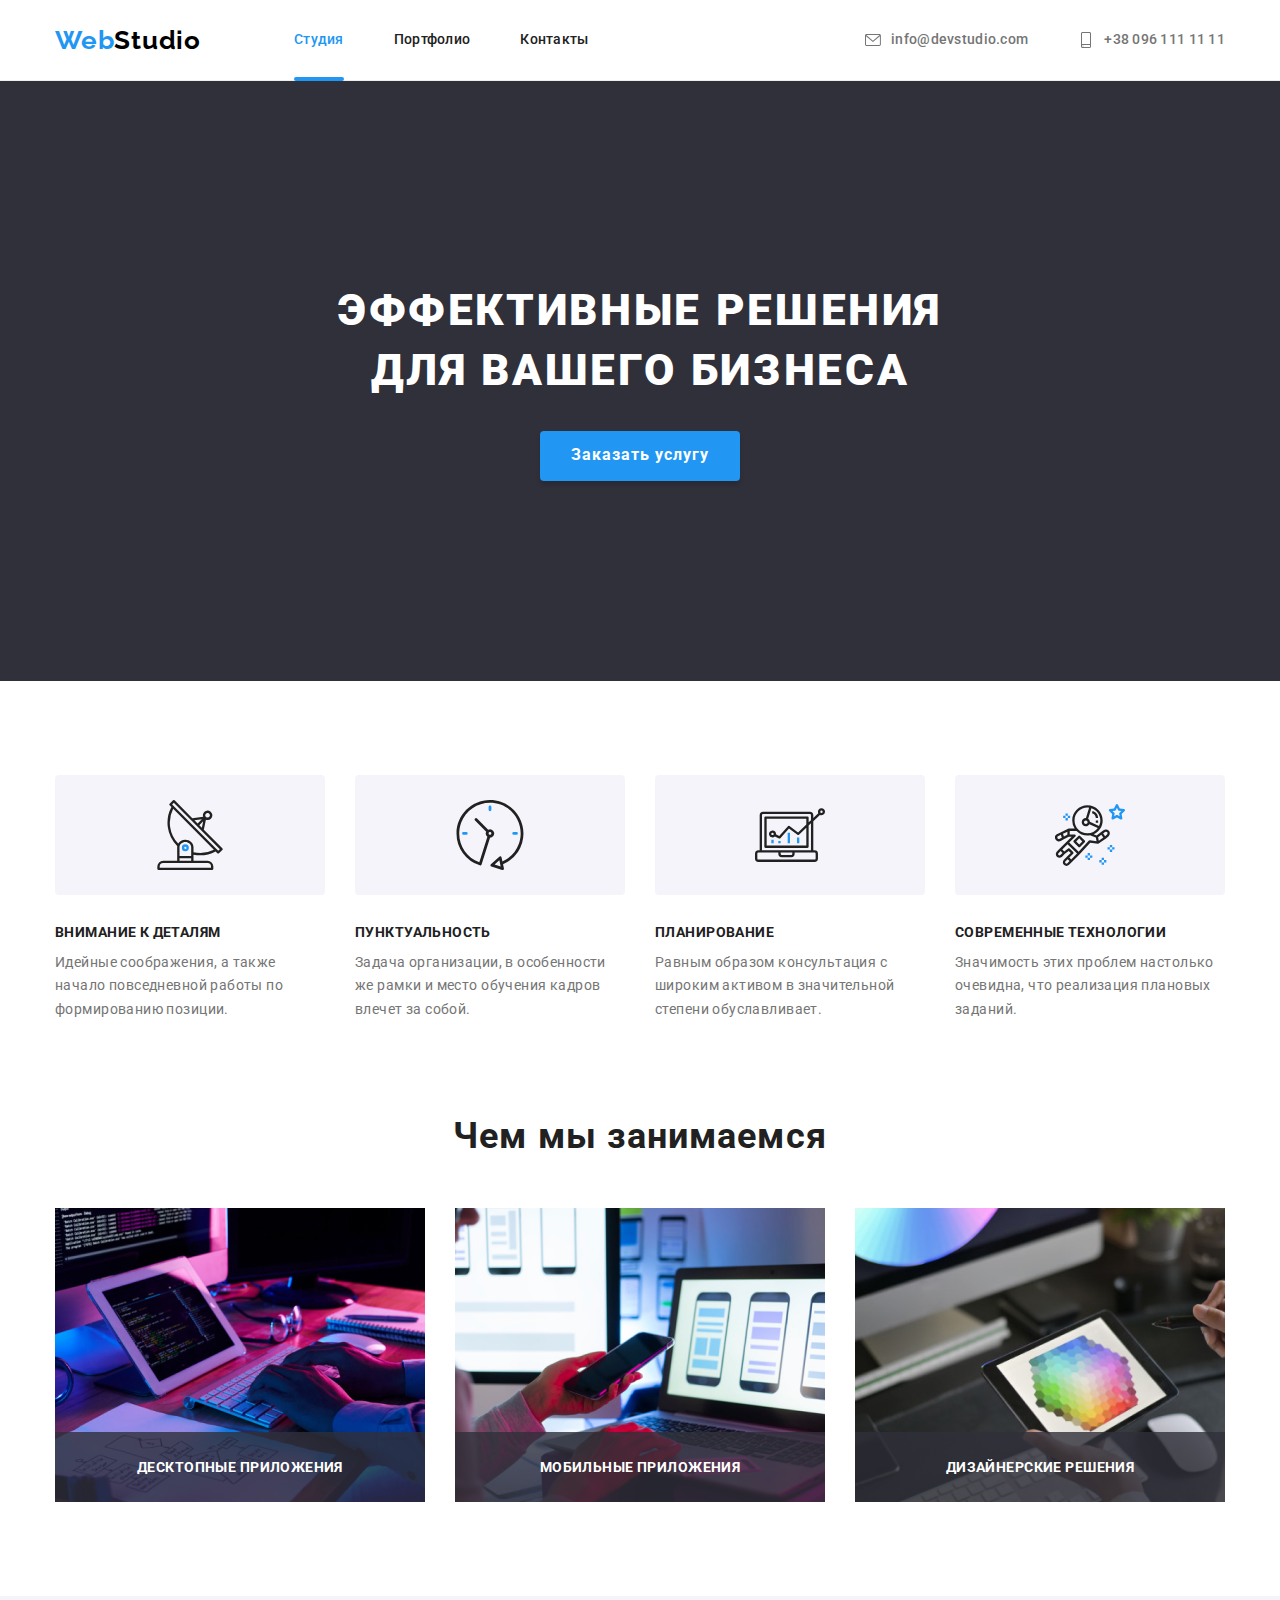
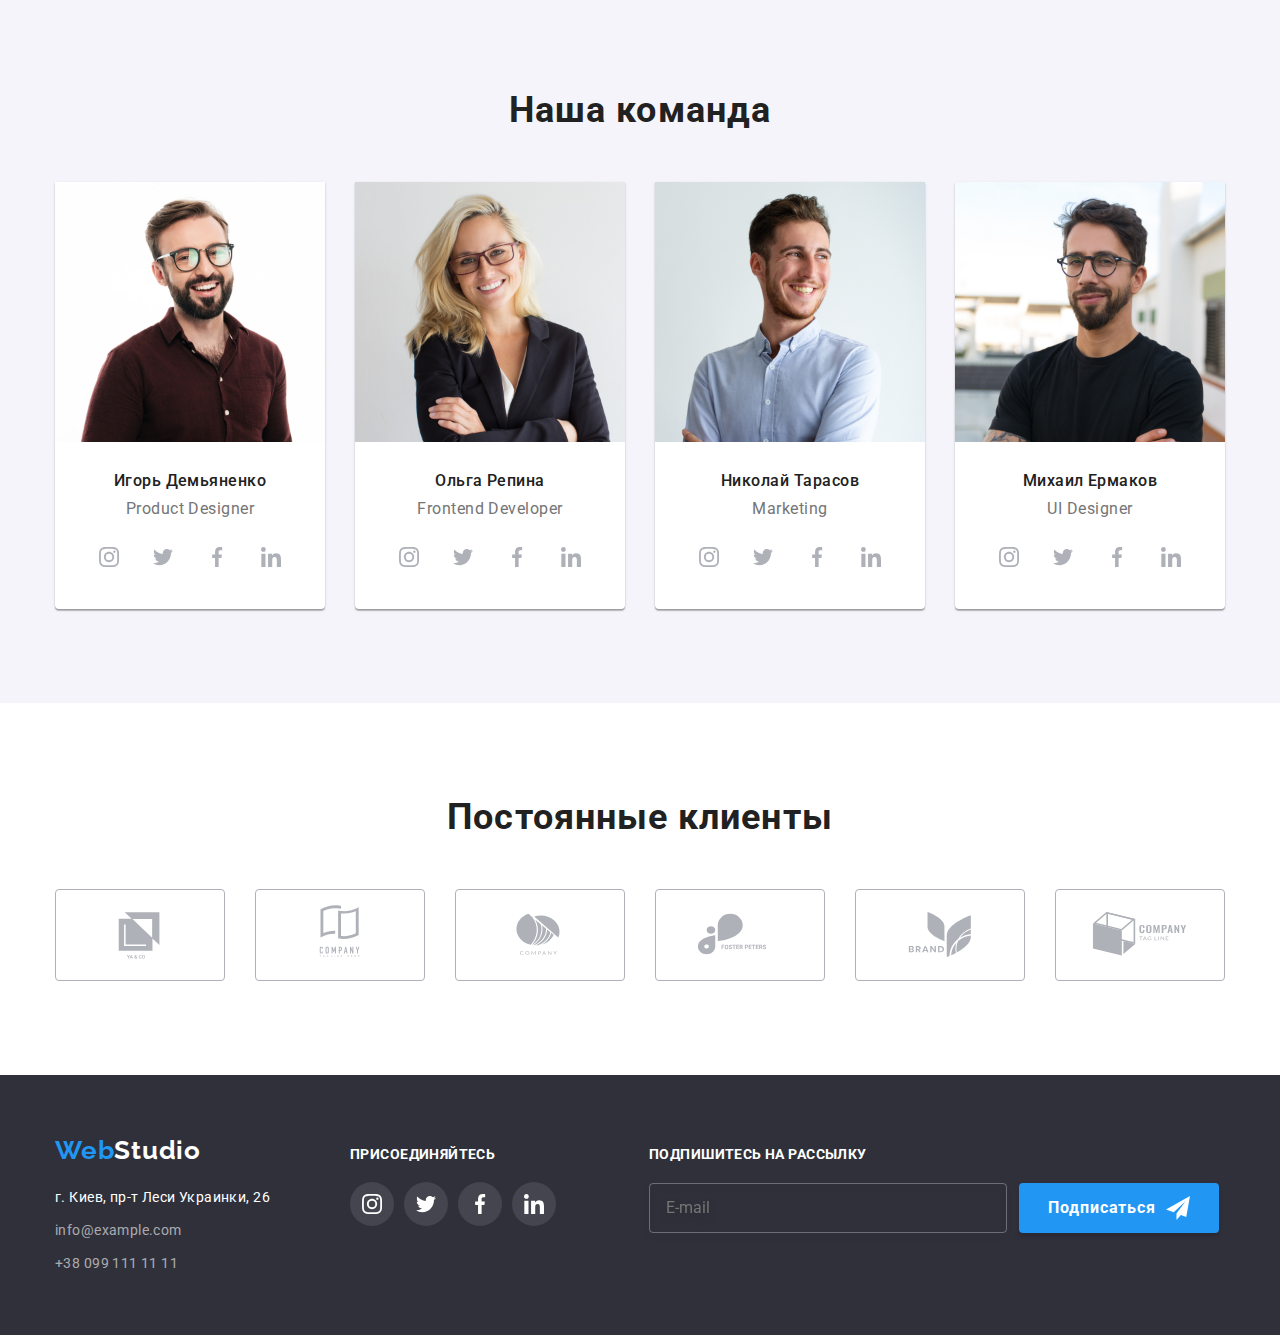
==== commit 9aa129e1: "Убираем лишнее" ====
--- a/index.html
+++ b/index.html
@@ -4,59 +4,60 @@
     <meta charset="UTF-8" />
     <meta http-equiv="X-UA-Compatible" content="IE=edge" />
     <meta name="viewport" content="width=device-width, initial-scale=1.0" />
-   
+    
     <link
       href="https://fonts.googleapis.com/css2?family=Raleway:wght@700&family=Roboto:wght@400;500;700;900&display=swap"
       rel="stylesheet"
     />
     <link
       rel="stylesheet"
-          href="https://cdn.jsdelivr.net/npm/modern-normalize@1.1.0/modern-normalize.min.css"
+      href="https://cdn.jsdelivr.net/npm/modern-normalize@1.1.0/modern-normalize.min.css"
     />
-    <link rel="stylesheet" href="./css/styles.css" />
-     <title>Студия</title>
+
+    <link rel="stylesheet" href="./css/main.min.css" />
+    <title>Студия</title>
   </head>
   <body>
     <!--Шапка сайта-->
     <header class="header">
-      <div class="container nav-container">
+      <div class="container header__container">
         <nav class="header-nav">
-          <a class="logo" href="./index.html"><span class="logo-web">Web</span>Studio</a>
+          <a class="logo" href="./index.html">Web<span class="logo logo--black">Studio</span></a>
           <ul class="header-list">
-            <li class="item">
-              <a class="link current link-line" href="./index.html">Студия</a>
-            </li>
-            <li class="item">
-              <a class="link" href="./portfolio.html">Портфолио</a>
-            </li>
-            <li class="item">
-              <a class="link" href="#contacts">Контакты</a>
+            <li class="header-list__item">
+              <a class="header-list__link link--line current" href="./index.html">Студия</a>
+            </li>
+            <li class="header-list__item">
+              <a class="header-list__link" href="./portfolio.html">Портфолио</a>
+            </li>
+            <li class="header-list__item">
+              <a class="header-list__link" href="#contacts">Контакты</a>
             </li>
           </ul>
         </nav>
-        <ul class="auth-nav-list">
-          <li class="item">
+        <ul class="auth-nav">
+          <li class="auth-nav__item">
             <a
-              class="link-mail"
+              class="auth-nav__link"
               href="mailto:info@devstudio.com"
               target="_blank"
               rel="noopener noreferrer"
               aria-label="иконка конверта"
             >
-              <svg class="mail-icon" width="16" height="16">
+              <svg class="auth-nav__icon" width="16" height="16">
                 <use href="./images/icons.svg#icon-mail-new"></use></svg
-                 >info@devstudio.com</a
+              >info@devstudio.com</a
             >
           </li>
-          <li class="item">
+          <li class="auth-nav__item">
             <a
-              class="link-tel"
-                href="tel:+380961111111"
+              class="auth-nav__link"
+              href="tel:+380961111111"
               target="_blank"
               rel="noopener noreferrer"
               aria-label="иконка телефона"
             >
-              <svg class="tel-icon" width="16" height="16">
+              <svg class="auth-nav__icon" width="16" height="16">
                 <use href="./images/icons.svg#icon-tel-new"></use></svg
               >+38 096 111 11 11</a
             >
@@ -66,61 +67,63 @@
     </header>
     <!--Главный контент-->
     <main>
-      <section class="hero-section">
+      <section class="hero">
         <div class="container">
-          <h1 class="hero-title">
+          <h1 class="hero-section__title">
             эффективные решения<br />
             для вашего бизнеса
           </h1>
-          <button class="button-hero" type="button" data-modal-open>Заказать услугу</button>
+          <button class="hero-section__button" type="button" data-modal-open>
+            Заказать услугу
+          </button>
         </div>
       </section>
       <!--Наши преймущества-->
-      <section class="section-benefits">
-        <div class="container benefits-item">
+      <section class="benefits">
+        <div class="container benefits__container">
           <h2 class="visually-hidden">Список преймуществ</h2>
-          <ul class="section-benefits-list">
-            <li class="item">
-              <div class="benefits-slide">
-                <svg class="benefits-icon" width="70" height="70">
+          <ul class="benefits-list">
+            <li class="benefits-list__item">
+              <div class="benefits-content">
+                <svg class="benefits-content__icon" width="70" height="70">
                   <use href="./images/icons.svg#icon-benefits-1"></use>
                 </svg>
               </div>
-              <h3 class="section-benefits-title">внимание к деталям</h3>
-              <p class="section-benefits-text">
+              <h3 class="benefits-list__title">внимание к деталям</h3>
+              <p class="benefits-list__text">
                 Идейные соображения, а также начало повседневной работы по формированию позиции.
               </p>
             </li>
-            <li class="item">
-              <div class="benefits-slide">
-                <svg class="benefits-icon" width="70" height="70">
+            <li class="benefits-list__item">
+              <div class="benefits-content">
+                <svg class="benefits-content__icon" width="70" height="70">
                   <use href="./images/icons.svg#icon-benefits-2"></use>
                 </svg>
               </div>
-              <h3 class="section-benefits-title">пунктуальность</h3>
-              <p class="section-benefits-text">
+              <h3 class="benefits-list__title">пунктуальность</h3>
+              <p class="benefits-list__text">
                 Задача организации, в особенности же рамки и место обучения кадров влечет за собой.
               </p>
             </li>
-            <li class="item">
-              <div class="benefits-slide">
-                <svg class="benefits-icon" width="70" height="70">
+            <li class="benefits-list__item">
+              <div class="benefits-content">
+                <svg class="benefits-content__icon" width="70" height="70">
                   <use href="./images/icons.svg#icon-benefits-3"></use>
                 </svg>
               </div>
-              <h3 class="section-benefits-title">планирование</h3>
-              <p class="section-benefits-text">
+              <h3 class="benefits-list__title">планирование</h3>
+              <p class="benefits-list__text">
                 Равным образом консультация с широким активом в значительной степени обуславливает.
               </p>
             </li>
-            <li class="item">
-              <div class="benefits-slide">
-                <svg class="benefits-icon" width="70" height="70">
+            <li class="benefits-list__item">
+              <div class="benefits-content">
+                <svg class="benefits-content__icon" width="70" height="70">
                   <use href="./images/icons.svg#icon-benefits-4"></use>
                 </svg>
               </div>
-              <h3 class="section-benefits-title">современные технологии</h3>
-              <p class="section-benefits-text">
+              <h3 class="benefits-list__title">современные технологии</h3>
+              <p class="benefits-list__text">
                 Значимость этих проблем настолько очевидна, что реализация плановых заданий.
               </p>
             </li>
@@ -128,41 +131,41 @@
         </div>
       </section>
       <!--Чем мы занимаемся-->
-      <section class="our-work-section">
+      <section class="work">
         <div class="container">
-          <h2 class="our-work-title">Чем мы занимаемся</h2>
-          <ul class="our-work-list">
-            <li class="item">
+          <h2 class="work-title">Чем мы занимаемся</h2>
+          <ul class="work-list">
+            <li class="work-list__item">
               <img
                 src="./images/foto1.jpg"
-                alt=" foto1 програмирует"
+                alt="foto1 програмирует"
                 width="370"
                 height="294"
               />
-              <div class="our-work-label">
-                <h3 class="work-label-title">Десктопные приложения</h3>
-              </div>
-            </li>
-            <li class="item">
+              <div class="work-label">
+                <h3 class="work-label__title">Десктопные приложения</h3>
+              </div>
+            </li>
+            <li class="work-list__item">
               <img
                 src="./images/foto2.jpg"
-                alt=" foto2 делает логотипы"
+                alt="foto2 делает логотипы"
                 width="370"
                 height="294"
               />
-              <div class="our-work-label">
-                <h3 class="work-label-title">Мобильные приложения</h3>
-              </div>
-            </li>
-            <li class="item">
+              <div class="work-label">
+                <h3 class="work-label__title">Мобильные приложения</h3>
+              </div>
+            </li>
+            <li class="work-list__item">
               <img
                 src="./images/foto3.jpg"
-                   alt="foto3 ретуширует"
+                alt="foto3 ретуширует"
                 width="370"
                 height="294"
               />
-              <div class="our-work-label">
-                <h3 class="work-label-title">Дизайнерские решения</h3>
+              <div class="work-label">
+                <h3 class="work-label__title">Дизайнерские решения</h3>
               </div>
             </li>
           </ul>
@@ -243,7 +246,7 @@
               <img
                 class="our-team-list-card"
                 src="./images/people2.jpg"
-                alt="people2 портрет женщины"
+                alt="people2 портрет женщины в очках"
                 width="270"
                 height="260"
               />
@@ -534,7 +537,9 @@
     <footer class="footer" id="contacts">
       <div class="container footer-web">
         <div class="footer-collums">
-          <a href="./index.html" class="logo-footer"><span class="logo-web">Web</span>Studio</a>
+          <a class="logo logo--complain" href="./index.html"
+            >Web<span class="logo logo--white">Studio</span></a
+          >
           <address class="adress-footer">
             <ul class="footer-list">
               <li class="item">
--- a/css/main.min.css
+++ b/css/main.min.css
@@ -0,0 +1,2 @@
+*,*::before,*::after{box-sizing:border-box}a{text-decoration:none}ul,ol{padding:0;list-style:none;margin:0}p,h1,h2,h3,h4{padding:0;margin:0}img{display:block;max-height:100%;height:auto}:root{--main-font: 'Roboto', Tahoma, sans-serif;--body-background: #ffff;--header-color: #ffffff;--hero-title-color: #ffffff;--main-text-title-color: #212121;--second-text-title-color: #757575;--hover-buton-color: #2196f3;--logo-color: #000000;--button-portfolio-colour: #f5f4fa;--icons--team-color: #afb1b8}body{font-family:var(--main-font);background-color:#ffff}.container{margin-left:auto;margin-right:auto;padding-left:15px;padding-right:15px;width:1200px}.visually-hidden{position:absolute;white-space:nowrap;width:1px;height:1px;overflow:hidden;border:0;padding:0;clip:rect(0 0 0 0);clip-path:inset(50%);margin:-1px}@keyframes tracking-in-expand-fwd{0%{letter-spacing:-0.5em;transform:translateZ(-700px);opacity:0}40%{opacity:0.6}100%{transform:translateZ(0);opacity:1}}@keyframes bounce-left{0%{transform:translateX(-48px);animation-timing-function:ease-in;opacity:1}24%{opacity:1}40%{transform:translateX(-26px);animation-timing-function:ease-in}65%{transform:translateX(-13px);animation-timing-function:ease-in}82%{transform:translateX(-6.5px);animation-timing-function:ease-in}93%{transform:translateX(-4px);animation-timing-function:ease-in}25%,55%,75%,87%,98%{transform:translateX(0px);animation-timing-function:ease-out}100%{transform:translateX(0px);animation-timing-function:ease-out;opacity:1}}.header{border-bottom:1px solid #eeeeee}.header__container{display:flex;align-items:center}.logo{font-family:Raleway;font-style:normal;font-weight:bold;font-size:26px;line-height:1.19;letter-spacing:0.03em;color:var(--hover-buton-color)}.logo--black{color:var(--logo-color)}.logo--white{color:#ffff}.header-nav{display:flex;align-items:center}.header-list{margin-left:93px;display:flex}.header-list__item{margin-left:50px}.header-list__item:first-child{margin-left:0}.header-list__link{position:relative;display:block;padding-top:32px;padding-bottom:32px;font-style:normal;font-weight:500;font-size:14px;line-height:1.14;letter-spacing:0.02em;color:var(--main-text-title-color);transition-property:color;transition-duration:250ms;transition-timing-function:cubic-bezier(0.4, 0, 0.2, 1)}.header-list__link:hover,.header-list__link:focus{color:var(--hover-buton-color)}.link--line::after{content:'';position:absolute;width:100%;height:4px;bottom:-1px;left:0;border-radius:2px;background-color:var(--hover-buton-color);animation:bounce-left 0.4s both}.current{color:var(--hover-buton-color)}.auth-nav{display:flex;margin-left:auto}.auth-nav__item{margin-left:50px}.auth-nav__item:first-child{margin-left:0px}.auth-nav__link{display:flex;padding:32px 0;align-items:center;font-style:normal;font-weight:500;font-size:14px;line-height:1.14;letter-spacing:0.02em;color:var(--second-text-title-color);transition-property:color;transition-duration:250ms;transition-timing-function:cubic-bezier(0.4, 0, 0.2, 1)}.auth-nav__link:hover,.auth-nav__link:focus{color:var(--hover-buton-color)}.auth-nav__icon{margin-right:10px;fill:var(--second-text-title-color);transition-property:fill;transition-duration:250ms;transition-timing-function:cubic-bezier(0.4, 0, 0.2, 1)}.auth-nav__link:hover .auth-nav__icon,.auth-nav__link:focus .auth-nav__icon{fill:var(--hover-buton-color)}.hero{max-width:1600px;margin-left:auto;margin-right:auto;padding-top:200px;padding-bottom:200px;text-align:center;background-image:linear-gradient(rgba(47,48,58,0.4), rgba(47,48,58,0.4)),url(../images/hero/hero-background.jpg);background-color:#2f303a}.hero-section__title{margin:0 0 30px 0;font-style:normal;font-weight:900;font-size:44px;line-height:1.36;text-align:center;letter-spacing:0.06em;text-transform:uppercase;color:var(--hero-title-color);animation:tracking-in-expand-fwd 0.8s cubic-bezier(0.215, 0.61, 0.355, 1) both}.hero-section__button{font-family:inherit;font-style:normal;font-weight:700;font-size:16px;line-height:1.8;letter-spacing:0.06em;cursor:pointer;width:200px;height:50px;border:0;box-shadow:0px 4px 4px rgba(0,0,0,0.15);border-radius:4px;color:var(--header-color);background-color:#2196f3;transition-property:background-color, box-shadow;transition-duration:250ms;transition-timing-function:cubic-bezier(0.4, 0, 0.2, 1)}.hero-section__button:hover,.hero-section__button:focus{background:#188ce8;box-shadow:0px 4px 4px rgba(0,0,0,0.15)}.benefits{padding-top:94px;padding-bottom:94px}.benefits__container{display:flex}.benefits-list{display:flex}.benefits-list__item{width:270px;margin-right:30px}.benefits-list__item:last-child{margin-right:0}.benefits-content{display:flex;align-items:center;justify-content:center;margin-bottom:30px;width:270px;height:120px;border-radius:4px;background-color:var(--button-portfolio-colour)}.benefits-content__icon{width:70px;height:70px}.benefits-list__title{margin-bottom:10px;font-style:normal;font-weight:700;font-size:14px;line-height:1.14;letter-spacing:0.03em;text-transform:uppercase;color:var(--main-text-title-color)}.benefits-list__text{font-size:14px;line-height:1.7;letter-spacing:0.03em;color:var(--second-text-title-color)}.work{padding-bottom:94px}.work-title{margin-bottom:50px;text-align:center;font-style:normal;font-weight:700;font-size:36px;line-height:1.16;text-align:center;letter-spacing:0.03em;color:var(--main-text-title-color)}.work-list{display:flex}.work-list__item{margin-right:30px;position:relative}.work-list__item:last-child{margin-right:0}.work-label{position:absolute;bottom:0;width:370px;height:70px;padding:27px 0;background-color:rgba(47,48,58,0.8)}.work-label__title{font-style:normal;font-weight:700;font-size:14px;line-height:1, 14;text-align:center;letter-spacing:0.03em;text-transform:uppercase;color:var(--hero-title-color)}.our-team-section{padding-top:94px;padding-bottom:94px;background-color:#f5f4fa}.our-team{margin-bottom:50px;text-align:center;font-style:normal;font-weight:700;font-size:36px;line-height:1.16;letter-spacing:0.03em;color:var(--main-text-title-color)}.our-team-list{display:flex}.our-team-list .item{margin-right:30px;text-align:center;background-color:var(--hero-title-color);box-shadow:0px 1px 3px rgba(0,0,0,0.12),0px 1px 1px rgba(0,0,0,0.14),0px 2px 1px rgba(0,0,0,0.2);border-radius:0px 0px 4px 4px}.our-team-list .item:last-child{margin-right:0}.our-team-title{margin-bottom:10px;font-style:normal;font-weight:500;font-size:16px;line-height:1.18;letter-spacing:0.03em;color:var(--main-text-title-color)}.our-team-text{margin-bottom:16px;font-size:16px;line-height:1.18;letter-spacing:0.03em;color:var(--second-text-title-color)}.media-team{padding:30px 15px 30px 15px;margin:0}.team-icon-list{display:flex;justify-content:center;align-items:center}.link-team-icon{display:flex;align-items:center;justify-content:center;width:44px;height:44px;background-color:var(--hero-title-color);border-radius:50%;transition-property:background-color;transition-duration:250ms;transition-timing-function:cubic-bezier(0.4, 0, 0.2, 1)}.link-team-icon:hover{background-color:var(--hover-buton-color)}.icon-item{display:flex;align-items:center;justify-content:center;width:44px;height:44px;margin-right:10px}.icon-item:last-child{margin-right:0}.icon-item:hover .icon-team,.icon-item:focus .icon-team{fill:var(--header-color)}.icon-item:last-child{margin-right:0}.icon-team{display:block;fill:var(--icons--team-color);transition-property:fill;transition-duration:250ms;transition-timing-function:cubic-bezier(0.4, 0, 0.2, 1)}.clients-section{padding-bottom:94px;padding-top:94px;padding-left:0;padding-right:0;background-color:var(--header-color)}.clients-list{display:flex;align-items:center}.clients-list .item{display:flex;align-items:center;justify-content:center;margin-right:30px}.clients-list .item:last-child{margin-right:0px}.clients-list-link{display:flex;align-items:center;justify-content:center;width:170px;height:92px;border:1px solid #afb1b8;box-sizing:border-box;border-radius:4px;transition-property:border;transition-duration:250ms;transition-timing-function:cubic-bezier(0.4, 0, 0.2, 1)}.clients-list-link:hover .clients-logo,.clients-list-link:focus .clients-logo{fill:var(--hover-buton-color)}.clients-list-link:hover,.clients-list-link:focus{border:1px solid var(--hover-buton-color)}.clients-logo{display:block;width:106px;height:60px;fill:#afb1b8;transition-property:fill;transition-duration:250ms;transition-timing-function:cubic-bezier(0.4, 0, 0.2, 1)}.portfolio-section{padding-top:94px;padding-bottom:94px}.portfolio-buttons-list{display:flex;justify-content:center;margin-bottom:50px}.portfolio-buttons-list .item{margin-right:8px}.portfolio-buttons-list .item:last-child{margin-right:0}.portfolio-button{padding:6px 0;font-family:inherit;font-style:normal;font-weight:500;font-size:16px;line-height:1.6;width:128px;height:38px;border:0px;border-radius:4px;cursor:pointer;background-color:var(--button-portfolio-colour);color:var(--main-text-title-color);transition-property:color, background-color, box-shadow;transition-duration:250ms;transition-timing-function:cubic-bezier(0.4, 0, 0.2, 1)}.portfolio-button:hover,.portfolio-button:focus{background-color:#2196f3;color:#ffffff;box-shadow:0px 3px 1px rgba(0,0,0,0.1),0px 1px 2px rgba(0,0,0,0.08),0px 2px 2px rgba(0,0,0,0.12);border-radius:4px}.card-link{display:block;width:370px;transition-property:box-shadow;transition-duration:250ms;transition-timing-function:cubic-bezier(0.4, 0, 0.2, 1)}.card-link:hover,.card-link:focus{box-shadow:0px 1px 1px rgba(0,0,0,0.12),0px 4px 4px rgba(0,0,0,0.06),1px 4px 6px rgba(0,0,0,0.16)}.card-link:hover .product-description{transform:translateY(0)}.image-cover{position:relative;overflow:hidden}.product-description{position:absolute;top:0;left:0;width:100%;height:100%;padding:63px 24px;font-size:18px;line-height:1.55;letter-spacing:0.03em;color:#ffffff;background-color:rgba(33,150,243,0.9);transform:translateY(100%);transition:transform 250ms ease;transition-timing-function:cubic-bezier(0.4, 0, 0.2, 1)}.portfolio-section-list{display:flex;flex-wrap:wrap;flex-direction:row}.portfolio-section-list .item{margin-right:30px;margin-bottom:30px}.portfolio-section-list .item:nth-child(3n){margin-right:0}.portfolio-section-list .item:nth-last-child(-n+3){margin-bottom:0}.portfolio-title{margin-bottom:4px;font-style:normal;font-weight:700;font-size:18px;line-height:2;letter-spacing:0.06em;color:var(--main-text-title-color)}.portfolio-text{font-size:16px;line-height:1.8;letter-spacing:0.03em;color:var(--second-text-title-color)}.card-container{padding:20px 24px;border-bottom:1px solid #eeeeee;border-left:1px solid #eeeeee;border-right:1px solid #eeeeee}.footer{padding-bottom:60px;padding-top:60px;background-color:#2f303a}.logo{font-family:Raleway;font-style:normal;font-weight:bold;font-size:26px;line-height:1.19;letter-spacing:0.03em}.logo--complain{display:block;margin-bottom:20px}.logo--white{color:#ffff}.footer-adress{font-style:normal;font-weight:400;font-size:14px;line-height:1.7;letter-spacing:0.03em;color:var(--header-color);transition:color 250ms cubic-bezier(0.4, 0, 0.2, 1)}.footer-adress:hover,.footer-adress:focus{color:#2196f3}.footer-contacts{font-style:normal;font-weight:400;font-size:14px;line-height:1.7;letter-spacing:0.03em;color:rgba(255,255,255,0.6);transition:color 250ms cubic-bezier(0.4, 0, 0.2, 1)}.footer-contacts:hover,.footer-contacts:focus{color:#2196f3}.footer-list{margin:0}.footer-list .item{margin-bottom:9px}.footer-list .item:last-child{margin-bottom:0px}.footer-web{display:flex;align-items:baseline}.footer-web .item{margin-right:10px}.footer-web .item:last-child{margin-right:0}.footer-collums{margin-right:70px}.footer-social{margin-right:93px}.footer-invite{margin-bottom:20px;font-style:normal;font-weight:700;font-size:14px;line-height:16px;letter-spacing:0.03em;text-transform:uppercase;color:var(--header-color)}.footer-icon-font{display:flex;align-items:center;justify-content:center;width:44px;height:44px;border-radius:50%;background-color:rgba(255,255,255,0.1);transition-property:background-color;transition-duration:250ms;transition-timing-function:cubic-bezier(0.4, 0, 0.2, 1)}.footer-icon-font:hover,.footer-icon-font:focus{background-color:var(--hover-buton-color)}.footer-icon{fill:var(--hero-title-color)}.form-footer{display:flex;align-items:center}.footer-form-title{display:block;margin-bottom:20px;font-style:normal;font-weight:700;font-size:14px;line-height:1.14;letter-spacing:0.03em;text-transform:uppercase;color:#ffffff}.input-footer{width:358px;padding:15px 0 15px 16px;margin-right:12px;border:1px solid rgba(255,255,255,0.3);background:none;color:var(--header-color);filter:drop-shadow(0px 4px 4px rgba(0,0,0,0.15));border-radius:4px}.input-footer:focus{outline:transparent}.form-button-footer{display:flex;align-items:center;justify-content:center;width:200px;height:50px;font-style:normal;font-weight:700;font-size:16px;line-height:1.87;text-align:center;letter-spacing:0.06em;cursor:pointer;color:var(--hero-title-color);box-shadow:0px 4px 4px rgba(0,0,0,0.15);border:0;border-radius:4px;background:#2196f3;transition:background 250ms cubic-bezier(0.4, 0, 0.2, 1)}.form-button-footer:hover,.form-button-footer:focus{background:#188ce8}.send-icon{margin-left:10px}.backdrop{position:fixed;top:0;left:50%;transform:translate(-50%);width:100vw;height:100vh;z-index:10;background-color:rgba(0,0,0,0.2);opacity:1;pointer-events:initial;visibility:visible;transition:opacity 250ms ease-in-out, visibility 250ms ease-in-out}.backdrop.is-hidden{opacity:0;pointer-events:none;visibility:hidden;transition:opacity 250ms ease-in-out, visibility 250ms ease-in-out}.modal-window{position:absolute;top:50%;left:50%;transform:translate(-50%, -50%);width:528px;height:581px;box-shadow:0px 1px 3px rgba(0,0,0,0.12),0px 1px 1px rgba(0,0,0,0.14),0px 2px 1px rgba(0,0,0,0.2);border-radius:4px;background-color:#ffffff;transition:opacity 250ms ease-in-out, visibility 250ms ease-in-out}.backdrop.is-hidden .modal-window{opacity:0}.backdrop .modal-window{opacity:1}.button-close{position:absolute;display:flex;align-items:center;right:8px;top:8px;width:30px;height:30px;border-radius:50%;cursor:pointer;border:1px solid rgba(0,0,0,0.1);background-color:#ffffff;transition:fill 250ms cubic-bezier(0.4, 0, 0.2, 1)}.button-close:hover,.button-close:focus{fill:var(--hover-buton-color)}.close-icon{width:18px;height:18px}.form{padding:40px 40px;width:528px}.form-field{position:relative;margin-bottom:10px;display:flex;flex-direction:column}.form-title{display:block;margin-bottom:12px;font-weight:700;font-size:20px;line-height:1.15;text-align:center;letter-spacing:0.03em;color:var(--main-text-title-color)}.form-input{padding-top:11px;padding-bottom:11px;padding-left:42px;border-radius:4px;outline:transparent;border:1px solid rgba(33,33,33,0.2);transition:border-color 250ms cubic-bezier(0.4, 0, 0.2, 1)}.form-input:focus{border-color:var(--hover-buton-color)}.form-input:focus:focus+.label-icon{fill:var(--hover-buton-color)}.label-icon{position:absolute;top:30px;left:12px;fill:var(--main-text-title-color);transition:fill 250ms cubic-bezier(0.4, 0, 0.2, 1)}.text-area-label:focus{border-color:var(--hover-buton-color)}.label-title{margin-bottom:4px;font-style:normal;font-weight:400;font-size:12px;line-height:1.16;letter-spacing:0.01em;color:#757575}.form-field ::placeholder{font-style:normal;font-weight:400;font-size:14px;line-height:1.14;letter-spacing:0.01em;color:rgba(117,117,117,0.5)}.text-area-label{width:448px;height:116px;padding:12px 16px;resize:none;font-style:normal;font-weight:400;font-size:12px;line-height:1.16;letter-spacing:0.01em;outline:transparent;border-radius:4px;border:1px solid rgba(33,33,33,0.2);transition:border-color 250ms cubic-bezier(0.4, 0, 0.2, 1)}.custom-checkbox{display:flex;align-items:center;justify-content:center;flex-shrink:0;margin-right:10px;width:16px;height:15px;cursor:pointer;border-radius:2px;border:2px solid var(--main-text-title-color);background-color:var(--hero-title-color)}.icon-check{fill:#ffffff;transition:fill 250ms cubic-bezier(0.4, 0, 0.2, 1)}.policy-agreement{display:flex;justify-content:center;margin-bottom:30px}.agreement-checkbox:checked+.custom-checkbox{border-radius:2px;background-color:var(--hover-buton-color);border:2px solid var(--hover-buton-color);border:0}.field-policy{position:relative;top:-5px;display:inline-block;font-style:normal;font-weight:400;font-size:14px;line-height:1.71;letter-spacing:0.03em;color:#757575}.policy-link{text-decoration:underline;color:var(--hover-buton-color)}.form-button{display:flex;align-items:center;justify-content:center}.button-submit{display:block;margin-right:auto;margin-left:auto;width:200px;height:50px;padding:0;font-weight:700;font-size:16px;line-height:1.87;letter-spacing:0.06em;cursor:pointer;border:0;color:#ffffff;background-color:var(--hover-buton-color);box-shadow:0px 4px 4px rgba(0,0,0,0.15);border-radius:4px;transition:background-color 250ms cubic-bezier(0.4, 0, 0.2, 1)}.button-submit:hover,.button-submit:focus{background:#188ce8;box-shadow:0px 4px 4px rgba(0,0,0,0.15);border-radius:4px}
+/*# sourceMappingURL=main.min.css.map */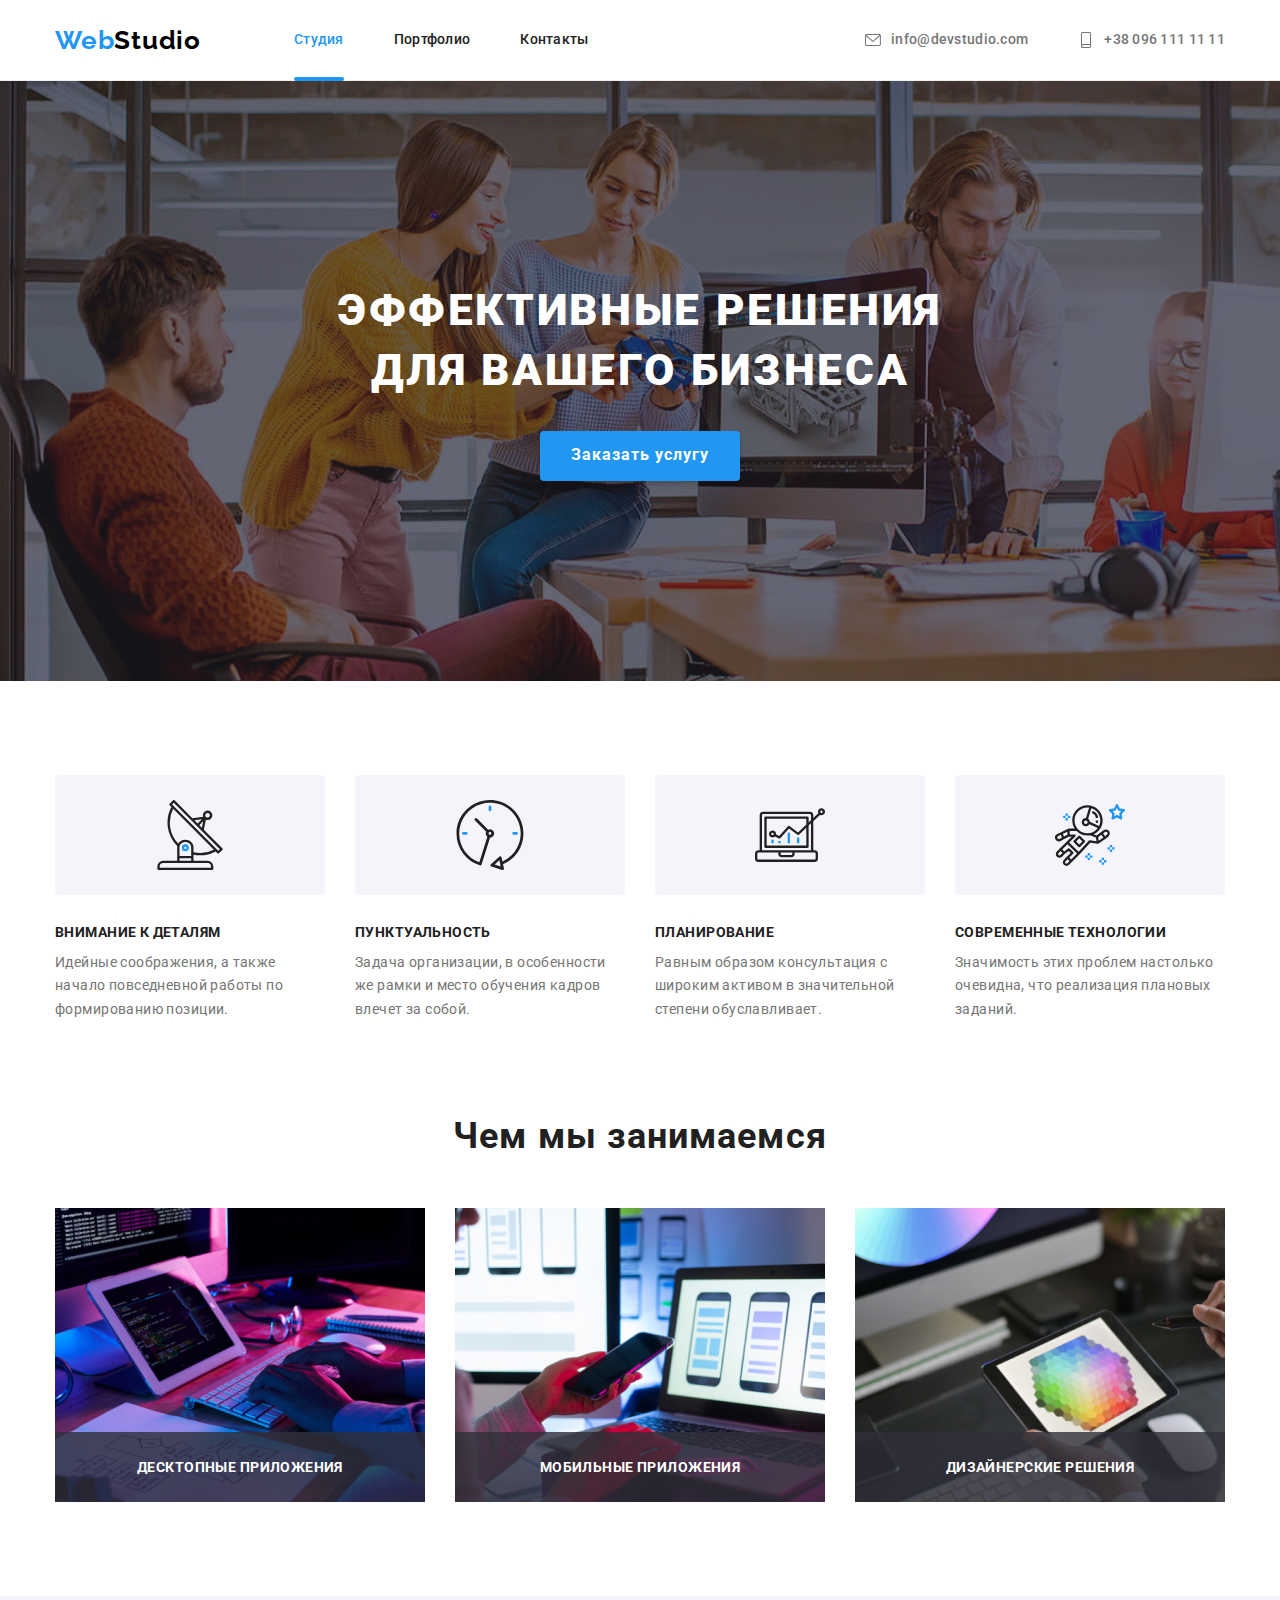
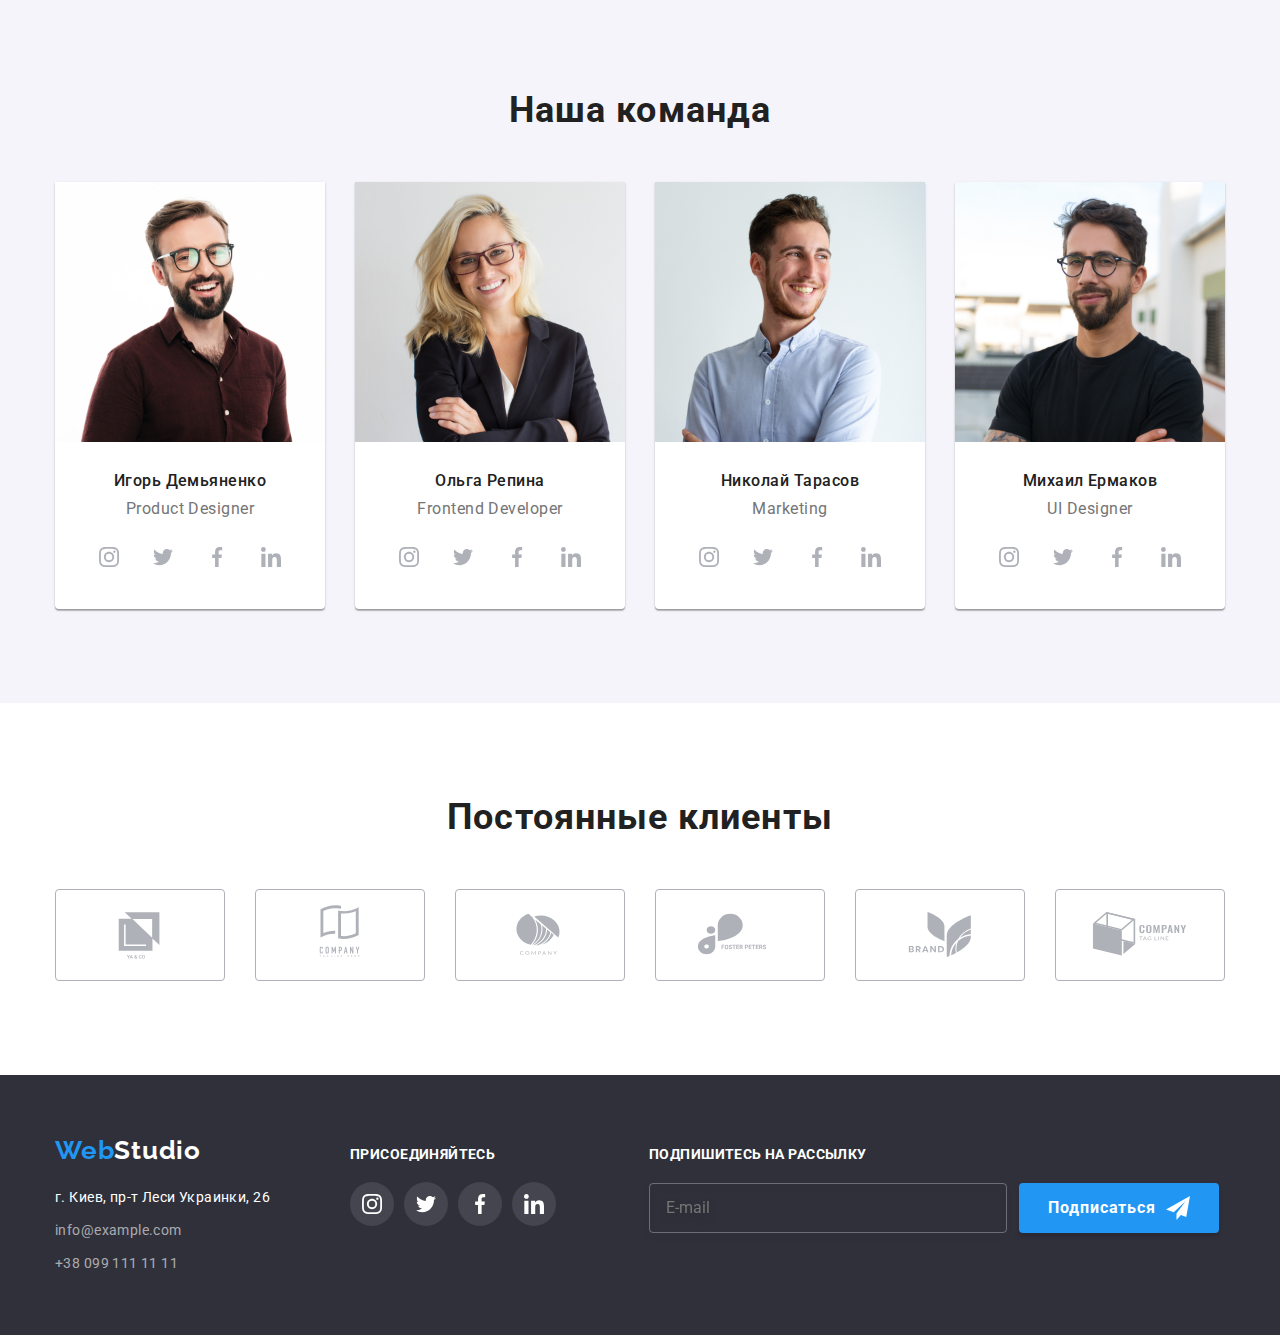
==== commit 190cd7b7: "modal window" ====
--- a/index.html
+++ b/index.html
@@ -6,7 +6,7 @@
     <meta name="viewport" content="width=device-width, initial-scale=1.0" />
     
     <link
-      href="https://fonts.googleapis.com/css2?family=Raleway:wght@700&family=Roboto:wght@400;500;700;900&display=swap"
+           href="https://fonts.googleapis.com/css2?family=Raleway:wght@700&family=Roboto:wght@400;500;700;900&display=swap"
       rel="stylesheet"
     />
     <link
@@ -628,6 +628,7 @@
         </div>
       </div>
     </footer>
+    <!--Modal window-->
     <div class="backdrop is-hidden" data-modal>
       <div class="modal-window">
         <button class="button-close" type="button" data-modal-close>
--- a/css/main.min.css
+++ b/css/main.min.css
@@ -1,2 +1 @@
 *,*::before,*::after{box-sizing:border-box}a{text-decoration:none}ul,ol{padding:0;list-style:none;margin:0}p,h1,h2,h3,h4{padding:0;margin:0}img{display:block;max-height:100%;height:auto}:root{--main-font: 'Roboto', Tahoma, sans-serif;--body-background: #ffff;--header-color: #ffffff;--hero-title-color: #ffffff;--main-text-title-color: #212121;--second-text-title-color: #757575;--hover-buton-color: #2196f3;--logo-color: #000000;--button-portfolio-colour: #f5f4fa;--icons--team-color: #afb1b8}body{font-family:var(--main-font);background-color:#ffff}.container{margin-left:auto;margin-right:auto;padding-left:15px;padding-right:15px;width:1200px}.visually-hidden{position:absolute;white-space:nowrap;width:1px;height:1px;overflow:hidden;border:0;padding:0;clip:rect(0 0 0 0);clip-path:inset(50%);margin:-1px}@keyframes tracking-in-expand-fwd{0%{letter-spacing:-0.5em;transform:translateZ(-700px);opacity:0}40%{opacity:0.6}100%{transform:translateZ(0);opacity:1}}@keyframes bounce-left{0%{transform:translateX(-48px);animation-timing-function:ease-in;opacity:1}24%{opacity:1}40%{transform:translateX(-26px);animation-timing-function:ease-in}65%{transform:translateX(-13px);animation-timing-function:ease-in}82%{transform:translateX(-6.5px);animation-timing-function:ease-in}93%{transform:translateX(-4px);animation-timing-function:ease-in}25%,55%,75%,87%,98%{transform:translateX(0px);animation-timing-function:ease-out}100%{transform:translateX(0px);animation-timing-function:ease-out;opacity:1}}.header{border-bottom:1px solid #eeeeee}.header__container{display:flex;align-items:center}.logo{font-family:Raleway;font-style:normal;font-weight:bold;font-size:26px;line-height:1.19;letter-spacing:0.03em;color:var(--hover-buton-color)}.logo--black{color:var(--logo-color)}.logo--white{color:#ffff}.header-nav{display:flex;align-items:center}.header-list{margin-left:93px;display:flex}.header-list__item{margin-left:50px}.header-list__item:first-child{margin-left:0}.header-list__link{position:relative;display:block;padding-top:32px;padding-bottom:32px;font-style:normal;font-weight:500;font-size:14px;line-height:1.14;letter-spacing:0.02em;color:var(--main-text-title-color);transition-property:color;transition-duration:250ms;transition-timing-function:cubic-bezier(0.4, 0, 0.2, 1)}.header-list__link:hover,.header-list__link:focus{color:var(--hover-buton-color)}.link--line::after{content:'';position:absolute;width:100%;height:4px;bottom:-1px;left:0;border-radius:2px;background-color:var(--hover-buton-color);animation:bounce-left 0.4s both}.current{color:var(--hover-buton-color)}.auth-nav{display:flex;margin-left:auto}.auth-nav__item{margin-left:50px}.auth-nav__item:first-child{margin-left:0px}.auth-nav__link{display:flex;padding:32px 0;align-items:center;font-style:normal;font-weight:500;font-size:14px;line-height:1.14;letter-spacing:0.02em;color:var(--second-text-title-color);transition-property:color;transition-duration:250ms;transition-timing-function:cubic-bezier(0.4, 0, 0.2, 1)}.auth-nav__link:hover,.auth-nav__link:focus{color:var(--hover-buton-color)}.auth-nav__icon{margin-right:10px;fill:var(--second-text-title-color);transition-property:fill;transition-duration:250ms;transition-timing-function:cubic-bezier(0.4, 0, 0.2, 1)}.auth-nav__link:hover .auth-nav__icon,.auth-nav__link:focus .auth-nav__icon{fill:var(--hover-buton-color)}.hero{max-width:1600px;margin-left:auto;margin-right:auto;padding-top:200px;padding-bottom:200px;text-align:center;background-image:linear-gradient(rgba(47,48,58,0.4), rgba(47,48,58,0.4)),url(../images/hero/hero-background.jpg);background-color:#2f303a}.hero-section__title{margin:0 0 30px 0;font-style:normal;font-weight:900;font-size:44px;line-height:1.36;text-align:center;letter-spacing:0.06em;text-transform:uppercase;color:var(--hero-title-color);animation:tracking-in-expand-fwd 0.8s cubic-bezier(0.215, 0.61, 0.355, 1) both}.hero-section__button{font-family:inherit;font-style:normal;font-weight:700;font-size:16px;line-height:1.8;letter-spacing:0.06em;cursor:pointer;width:200px;height:50px;border:0;box-shadow:0px 4px 4px rgba(0,0,0,0.15);border-radius:4px;color:var(--header-color);background-color:#2196f3;transition-property:background-color, box-shadow;transition-duration:250ms;transition-timing-function:cubic-bezier(0.4, 0, 0.2, 1)}.hero-section__button:hover,.hero-section__button:focus{background:#188ce8;box-shadow:0px 4px 4px rgba(0,0,0,0.15)}.benefits{padding-top:94px;padding-bottom:94px}.benefits__container{display:flex}.benefits-list{display:flex}.benefits-list__item{width:270px;margin-right:30px}.benefits-list__item:last-child{margin-right:0}.benefits-content{display:flex;align-items:center;justify-content:center;margin-bottom:30px;width:270px;height:120px;border-radius:4px;background-color:var(--button-portfolio-colour)}.benefits-content__icon{width:70px;height:70px}.benefits-list__title{margin-bottom:10px;font-style:normal;font-weight:700;font-size:14px;line-height:1.14;letter-spacing:0.03em;text-transform:uppercase;color:var(--main-text-title-color)}.benefits-list__text{font-size:14px;line-height:1.7;letter-spacing:0.03em;color:var(--second-text-title-color)}.work{padding-bottom:94px}.work-title{margin-bottom:50px;text-align:center;font-style:normal;font-weight:700;font-size:36px;line-height:1.16;text-align:center;letter-spacing:0.03em;color:var(--main-text-title-color)}.work-list{display:flex}.work-list__item{margin-right:30px;position:relative}.work-list__item:last-child{margin-right:0}.work-label{position:absolute;bottom:0;width:370px;height:70px;padding:27px 0;background-color:rgba(47,48,58,0.8)}.work-label__title{font-style:normal;font-weight:700;font-size:14px;line-height:1, 14;text-align:center;letter-spacing:0.03em;text-transform:uppercase;color:var(--hero-title-color)}.our-team-section{padding-top:94px;padding-bottom:94px;background-color:#f5f4fa}.our-team{margin-bottom:50px;text-align:center;font-style:normal;font-weight:700;font-size:36px;line-height:1.16;letter-spacing:0.03em;color:var(--main-text-title-color)}.our-team-list{display:flex}.our-team-list .item{margin-right:30px;text-align:center;background-color:var(--hero-title-color);box-shadow:0px 1px 3px rgba(0,0,0,0.12),0px 1px 1px rgba(0,0,0,0.14),0px 2px 1px rgba(0,0,0,0.2);border-radius:0px 0px 4px 4px}.our-team-list .item:last-child{margin-right:0}.our-team-title{margin-bottom:10px;font-style:normal;font-weight:500;font-size:16px;line-height:1.18;letter-spacing:0.03em;color:var(--main-text-title-color)}.our-team-text{margin-bottom:16px;font-size:16px;line-height:1.18;letter-spacing:0.03em;color:var(--second-text-title-color)}.media-team{padding:30px 15px 30px 15px;margin:0}.team-icon-list{display:flex;justify-content:center;align-items:center}.link-team-icon{display:flex;align-items:center;justify-content:center;width:44px;height:44px;background-color:var(--hero-title-color);border-radius:50%;transition-property:background-color;transition-duration:250ms;transition-timing-function:cubic-bezier(0.4, 0, 0.2, 1)}.link-team-icon:hover{background-color:var(--hover-buton-color)}.icon-item{display:flex;align-items:center;justify-content:center;width:44px;height:44px;margin-right:10px}.icon-item:last-child{margin-right:0}.icon-item:hover .icon-team,.icon-item:focus .icon-team{fill:var(--header-color)}.icon-item:last-child{margin-right:0}.icon-team{display:block;fill:var(--icons--team-color);transition-property:fill;transition-duration:250ms;transition-timing-function:cubic-bezier(0.4, 0, 0.2, 1)}.clients-section{padding-bottom:94px;padding-top:94px;padding-left:0;padding-right:0;background-color:var(--header-color)}.clients-list{display:flex;align-items:center}.clients-list .item{display:flex;align-items:center;justify-content:center;margin-right:30px}.clients-list .item:last-child{margin-right:0px}.clients-list-link{display:flex;align-items:center;justify-content:center;width:170px;height:92px;border:1px solid #afb1b8;box-sizing:border-box;border-radius:4px;transition-property:border;transition-duration:250ms;transition-timing-function:cubic-bezier(0.4, 0, 0.2, 1)}.clients-list-link:hover .clients-logo,.clients-list-link:focus .clients-logo{fill:var(--hover-buton-color)}.clients-list-link:hover,.clients-list-link:focus{border:1px solid var(--hover-buton-color)}.clients-logo{display:block;width:106px;height:60px;fill:#afb1b8;transition-property:fill;transition-duration:250ms;transition-timing-function:cubic-bezier(0.4, 0, 0.2, 1)}.portfolio-section{padding-top:94px;padding-bottom:94px}.portfolio-buttons-list{display:flex;justify-content:center;margin-bottom:50px}.portfolio-buttons-list .item{margin-right:8px}.portfolio-buttons-list .item:last-child{margin-right:0}.portfolio-button{padding:6px 0;font-family:inherit;font-style:normal;font-weight:500;font-size:16px;line-height:1.6;width:128px;height:38px;border:0px;border-radius:4px;cursor:pointer;background-color:var(--button-portfolio-colour);color:var(--main-text-title-color);transition-property:color, background-color, box-shadow;transition-duration:250ms;transition-timing-function:cubic-bezier(0.4, 0, 0.2, 1)}.portfolio-button:hover,.portfolio-button:focus{background-color:#2196f3;color:#ffffff;box-shadow:0px 3px 1px rgba(0,0,0,0.1),0px 1px 2px rgba(0,0,0,0.08),0px 2px 2px rgba(0,0,0,0.12);border-radius:4px}.card-link{display:block;width:370px;transition-property:box-shadow;transition-duration:250ms;transition-timing-function:cubic-bezier(0.4, 0, 0.2, 1)}.card-link:hover,.card-link:focus{box-shadow:0px 1px 1px rgba(0,0,0,0.12),0px 4px 4px rgba(0,0,0,0.06),1px 4px 6px rgba(0,0,0,0.16)}.card-link:hover .product-description{transform:translateY(0)}.image-cover{position:relative;overflow:hidden}.product-description{position:absolute;top:0;left:0;width:100%;height:100%;padding:63px 24px;font-size:18px;line-height:1.55;letter-spacing:0.03em;color:#ffffff;background-color:rgba(33,150,243,0.9);transform:translateY(100%);transition:transform 250ms ease;transition-timing-function:cubic-bezier(0.4, 0, 0.2, 1)}.portfolio-section-list{display:flex;flex-wrap:wrap;flex-direction:row}.portfolio-section-list .item{margin-right:30px;margin-bottom:30px}.portfolio-section-list .item:nth-child(3n){margin-right:0}.portfolio-section-list .item:nth-last-child(-n+3){margin-bottom:0}.portfolio-title{margin-bottom:4px;font-style:normal;font-weight:700;font-size:18px;line-height:2;letter-spacing:0.06em;color:var(--main-text-title-color)}.portfolio-text{font-size:16px;line-height:1.8;letter-spacing:0.03em;color:var(--second-text-title-color)}.card-container{padding:20px 24px;border-bottom:1px solid #eeeeee;border-left:1px solid #eeeeee;border-right:1px solid #eeeeee}.footer{padding-bottom:60px;padding-top:60px;background-color:#2f303a}.logo{font-family:Raleway;font-style:normal;font-weight:bold;font-size:26px;line-height:1.19;letter-spacing:0.03em}.logo--complain{display:block;margin-bottom:20px}.logo--white{color:#ffff}.footer-adress{font-style:normal;font-weight:400;font-size:14px;line-height:1.7;letter-spacing:0.03em;color:var(--header-color);transition:color 250ms cubic-bezier(0.4, 0, 0.2, 1)}.footer-adress:hover,.footer-adress:focus{color:#2196f3}.footer-contacts{font-style:normal;font-weight:400;font-size:14px;line-height:1.7;letter-spacing:0.03em;color:rgba(255,255,255,0.6);transition:color 250ms cubic-bezier(0.4, 0, 0.2, 1)}.footer-contacts:hover,.footer-contacts:focus{color:#2196f3}.footer-list{margin:0}.footer-list .item{margin-bottom:9px}.footer-list .item:last-child{margin-bottom:0px}.footer-web{display:flex;align-items:baseline}.footer-web .item{margin-right:10px}.footer-web .item:last-child{margin-right:0}.footer-collums{margin-right:70px}.footer-social{margin-right:93px}.footer-invite{margin-bottom:20px;font-style:normal;font-weight:700;font-size:14px;line-height:16px;letter-spacing:0.03em;text-transform:uppercase;color:var(--header-color)}.footer-icon-font{display:flex;align-items:center;justify-content:center;width:44px;height:44px;border-radius:50%;background-color:rgba(255,255,255,0.1);transition-property:background-color;transition-duration:250ms;transition-timing-function:cubic-bezier(0.4, 0, 0.2, 1)}.footer-icon-font:hover,.footer-icon-font:focus{background-color:var(--hover-buton-color)}.footer-icon{fill:var(--hero-title-color)}.form-footer{display:flex;align-items:center}.footer-form-title{display:block;margin-bottom:20px;font-style:normal;font-weight:700;font-size:14px;line-height:1.14;letter-spacing:0.03em;text-transform:uppercase;color:#ffffff}.input-footer{width:358px;padding:15px 0 15px 16px;margin-right:12px;border:1px solid rgba(255,255,255,0.3);background:none;color:var(--header-color);filter:drop-shadow(0px 4px 4px rgba(0,0,0,0.15));border-radius:4px}.input-footer:focus{outline:transparent}.form-button-footer{display:flex;align-items:center;justify-content:center;width:200px;height:50px;font-style:normal;font-weight:700;font-size:16px;line-height:1.87;text-align:center;letter-spacing:0.06em;cursor:pointer;color:var(--hero-title-color);box-shadow:0px 4px 4px rgba(0,0,0,0.15);border:0;border-radius:4px;background:#2196f3;transition:background 250ms cubic-bezier(0.4, 0, 0.2, 1)}.form-button-footer:hover,.form-button-footer:focus{background:#188ce8}.send-icon{margin-left:10px}.backdrop{position:fixed;top:0;left:50%;transform:translate(-50%);width:100vw;height:100vh;z-index:10;background-color:rgba(0,0,0,0.2);opacity:1;pointer-events:initial;visibility:visible;transition:opacity 250ms ease-in-out, visibility 250ms ease-in-out}.backdrop.is-hidden{opacity:0;pointer-events:none;visibility:hidden;transition:opacity 250ms ease-in-out, visibility 250ms ease-in-out}.modal-window{position:absolute;top:50%;left:50%;transform:translate(-50%, -50%);width:528px;height:581px;box-shadow:0px 1px 3px rgba(0,0,0,0.12),0px 1px 1px rgba(0,0,0,0.14),0px 2px 1px rgba(0,0,0,0.2);border-radius:4px;background-color:#ffffff;transition:opacity 250ms ease-in-out, visibility 250ms ease-in-out}.backdrop.is-hidden .modal-window{opacity:0}.backdrop .modal-window{opacity:1}.button-close{position:absolute;display:flex;align-items:center;right:8px;top:8px;width:30px;height:30px;border-radius:50%;cursor:pointer;border:1px solid rgba(0,0,0,0.1);background-color:#ffffff;transition:fill 250ms cubic-bezier(0.4, 0, 0.2, 1)}.button-close:hover,.button-close:focus{fill:var(--hover-buton-color)}.close-icon{width:18px;height:18px}.form{padding:40px 40px;width:528px}.form-field{position:relative;margin-bottom:10px;display:flex;flex-direction:column}.form-title{display:block;margin-bottom:12px;font-weight:700;font-size:20px;line-height:1.15;text-align:center;letter-spacing:0.03em;color:var(--main-text-title-color)}.form-input{padding-top:11px;padding-bottom:11px;padding-left:42px;border-radius:4px;outline:transparent;border:1px solid rgba(33,33,33,0.2);transition:border-color 250ms cubic-bezier(0.4, 0, 0.2, 1)}.form-input:focus{border-color:var(--hover-buton-color)}.form-input:focus:focus+.label-icon{fill:var(--hover-buton-color)}.label-icon{position:absolute;top:30px;left:12px;fill:var(--main-text-title-color);transition:fill 250ms cubic-bezier(0.4, 0, 0.2, 1)}.text-area-label:focus{border-color:var(--hover-buton-color)}.label-title{margin-bottom:4px;font-style:normal;font-weight:400;font-size:12px;line-height:1.16;letter-spacing:0.01em;color:#757575}.form-field ::placeholder{font-style:normal;font-weight:400;font-size:14px;line-height:1.14;letter-spacing:0.01em;color:rgba(117,117,117,0.5)}.text-area-label{width:448px;height:116px;padding:12px 16px;resize:none;font-style:normal;font-weight:400;font-size:12px;line-height:1.16;letter-spacing:0.01em;outline:transparent;border-radius:4px;border:1px solid rgba(33,33,33,0.2);transition:border-color 250ms cubic-bezier(0.4, 0, 0.2, 1)}.custom-checkbox{display:flex;align-items:center;justify-content:center;flex-shrink:0;margin-right:10px;width:16px;height:15px;cursor:pointer;border-radius:2px;border:2px solid var(--main-text-title-color);background-color:var(--hero-title-color)}.icon-check{fill:#ffffff;transition:fill 250ms cubic-bezier(0.4, 0, 0.2, 1)}.policy-agreement{display:flex;justify-content:center;margin-bottom:30px}.agreement-checkbox:checked+.custom-checkbox{border-radius:2px;background-color:var(--hover-buton-color);border:2px solid var(--hover-buton-color);border:0}.field-policy{position:relative;top:-5px;display:inline-block;font-style:normal;font-weight:400;font-size:14px;line-height:1.71;letter-spacing:0.03em;color:#757575}.policy-link{text-decoration:underline;color:var(--hover-buton-color)}.form-button{display:flex;align-items:center;justify-content:center}.button-submit{display:block;margin-right:auto;margin-left:auto;width:200px;height:50px;padding:0;font-weight:700;font-size:16px;line-height:1.87;letter-spacing:0.06em;cursor:pointer;border:0;color:#ffffff;background-color:var(--hover-buton-color);box-shadow:0px 4px 4px rgba(0,0,0,0.15);border-radius:4px;transition:background-color 250ms cubic-bezier(0.4, 0, 0.2, 1)}.button-submit:hover,.button-submit:focus{background:#188ce8;box-shadow:0px 4px 4px rgba(0,0,0,0.15);border-radius:4px}
-/*# sourceMappingURL=main.min.css.map */